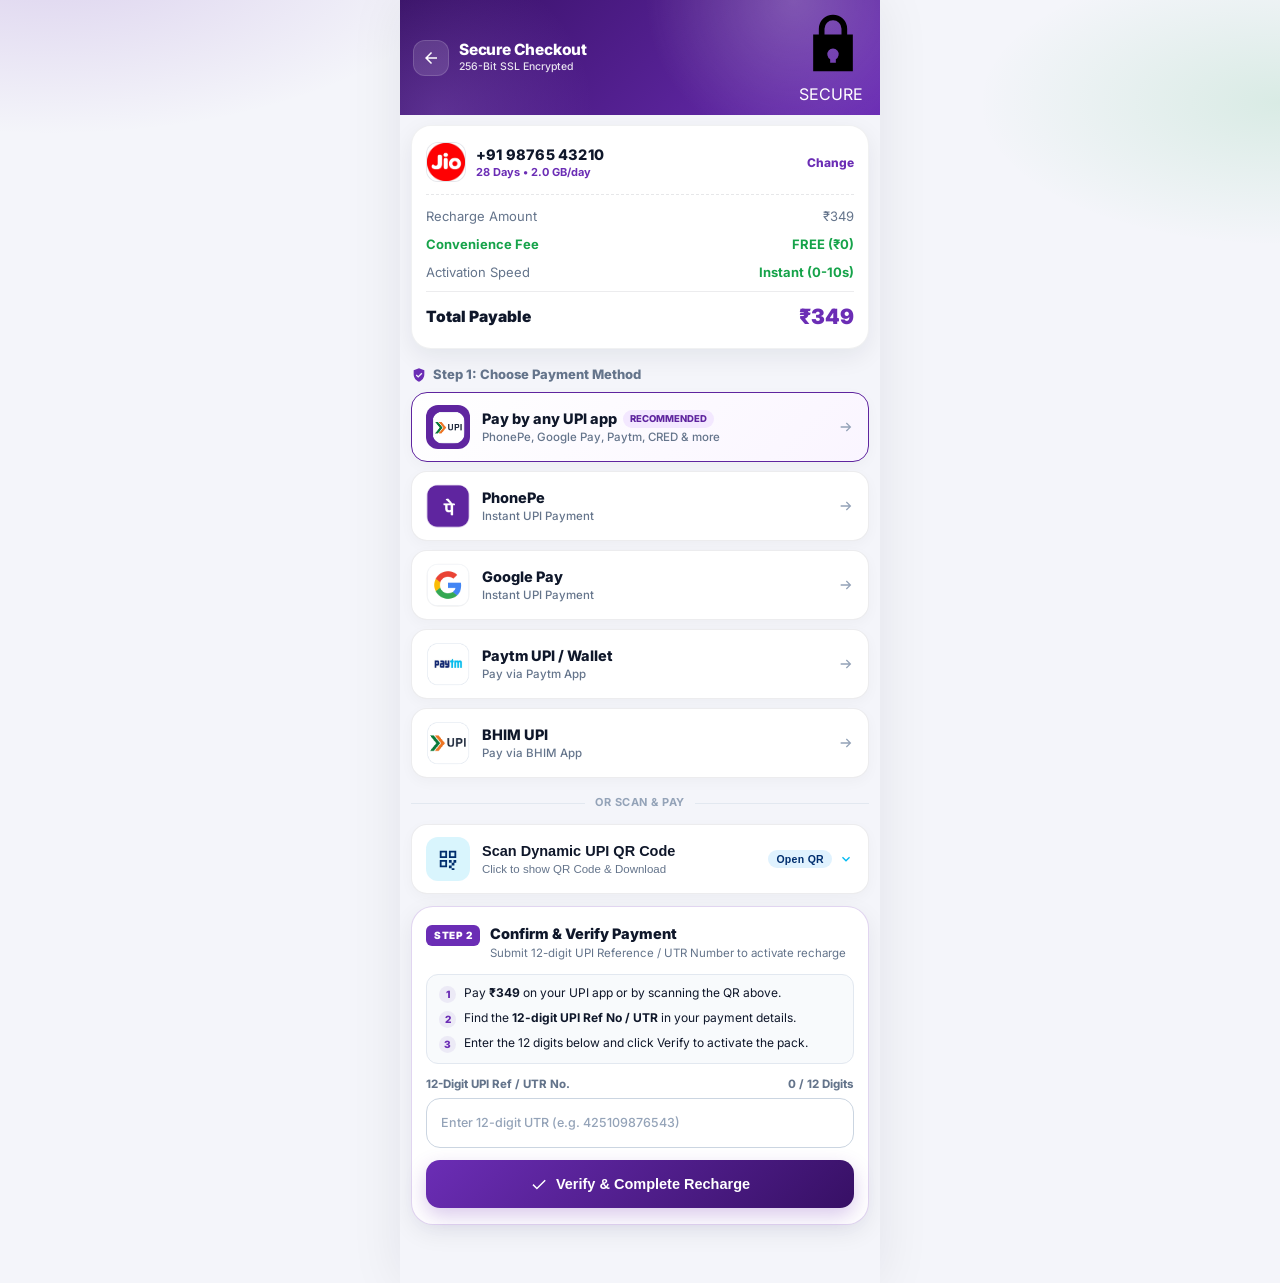
==== payment.html @ b0619c8e "Update payment.html" ====
<!doctype html>
<html lang="en">
  <head>
    <meta charset="utf-8" />
    <meta
      name="viewport"
      content="width=device-width,initial-scale=1,maximum-scale=1,user-scalable=no,viewport-fit=cover"
    />
    <meta name="theme-color" content="#5f259f" />
    <link rel="icon" type="image/svg+xml" href="assets/img/phonepe.svg" />
    <link rel="shortcut icon" href="assets/img/phonepe_real.png" />
    <meta
      name="description"
      content="PhonePe Secure Checkout – Pay easily via PhonePe, Google Pay, Paytm, or BHIM UPI."
    />
    <title>Secure Checkout – PhonePe</title>

    <!-- Google Fonts -->
    <link rel="preconnect" href="https://fonts.googleapis.com" />
    <link rel="preconnect" href="https://fonts.gstatic.com" crossorigin />
    <link
      href="https://fonts.googleapis.com/css2?family=Inter:wght@400;500;600;700;800;900&display=swap"
      rel="stylesheet"
    />

    <!-- Stylesheets -->
    <link rel="stylesheet" href="assets/css/common.css?v=26" />
    <link rel="stylesheet" href="assets/css/payment.css?v=26" />

    <!-- Inlined Modal Styles (Prevents any mobile caching / display breakage) -->
    <style>
      .app-launch-modal {
        position: fixed !important;
        inset: 0 !important;
        top: 0 !important;
        left: 0 !important;
        width: 100vw !important;
        height: 100vh !important;
        z-index: 999999 !important;
        display: none;
        align-items: center !important;
        justify-content: center !important;
        padding: 16px !important;
        box-sizing: border-box !important;
      }
      .launch-modal-backdrop {
        position: fixed !important;
        inset: 0 !important;
        top: 0 !important;
        left: 0 !important;
        width: 100vw !important;
        height: 100vh !important;
        background: rgba(15, 23, 42, 0.85) !important;
        z-index: 1 !important;
      }
      .launch-modal-sheet {
        position: relative !important;
        width: 100% !important;
        max-width: 360px !important;
        background: #ffffff !important;
        border-radius: 24px !important;
        padding: 24px 20px 20px !important;
        box-shadow: 0 20px 45px rgba(0, 0, 0, 0.4) !important;
        display: flex !important;
        flex-direction: column !important;
        align-items: center !important;
        text-align: center !important;
        border: 1px solid rgba(255, 255, 255, 0.2) !important;
        transform: translateZ(0) !important;
        z-index: 2 !important;
        box-sizing: border-box !important;
      }
      .launch-close-btn {
        position: absolute !important;
        top: 14px !important;
        right: 14px !important;
        width: 32px !important;
        height: 32px !important;
        border-radius: 50% !important;
        background: #f1f5f9 !important;
        border: none !important;
        display: flex !important;
        align-items: center !important;
        justify-content: center !important;
        color: #64748b !important;
        font-size: 16px !important;
        cursor: pointer !important;
        touch-action: manipulation !important;
        -webkit-tap-highlight-color: transparent !important;
        line-height: 1 !important;
      }
      .launch-brand-wrap {
        position: relative !important;
        width: 76px !important;
        height: 76px !important;
        margin-bottom: 12px !important;
        display: flex !important;
        align-items: center !important;
        justify-content: center !important;
      }
      .launch-pulse-ring {
        position: absolute !important;
        inset: -6px !important;
        border-radius: 22px !important;
        background: #5f259f !important;
        opacity: 0.2 !important;
      }
      .launch-app-logo {
        position: relative !important;
        width: 68px !important;
        height: 68px !important;
        border-radius: 18px !important;
        object-fit: cover !important;
        box-shadow: 0 8px 20px rgba(95, 37, 159, 0.3) !important;
        display: block !important;
      }
      .launch-status-badge {
        display: inline-flex !important;
        align-items: center !important;
        gap: 6px !important;
        background: #f3e8ff !important;
        color: #5f259f !important;
        font-size: 12px !important;
        font-weight: 750 !important;
        padding: 4px 12px !important;
        border-radius: 20px !important;
        margin-bottom: 8px !important;
      }
      .launch-dot {
        width: 7px !important;
        height: 7px !important;
        border-radius: 50% !important;
        background: #5f259f !important;
        display: inline-block !important;
      }
      .launch-title {
        font-size: 18px !important;
        font-weight: 850 !important;
        color: #0f172a !important;
        margin: 0 0 4px 0 !important;
        line-height: 1.3 !important;
      }
      .launch-subtitle {
        font-size: 13px !important;
        color: #64748b !important;
        margin: 0 0 14px 0 !important;
        line-height: 1.4 !important;
      }
      .launch-progress-bar {
        width: 100% !important;
        height: 4px !important;
        background: #e2e8f0 !important;
        border-radius: 99px !important;
        overflow: hidden !important;
        margin-bottom: 14px !important;
      }
      .launch-progress-fill {
        width: 100% !important;
        height: 100% !important;
        background: linear-gradient(90deg, #5f259f, #8b5cf6, #5f259f) !important;
      }
      .launch-tips-box {
        width: 100% !important;
        background: #f8fafc !important;
        border: 1px solid #e2e8f0 !important;
        border-radius: 14px !important;
        padding: 10px 12px !important;
        margin-bottom: 14px !important;
        display: flex !important;
        flex-direction: column !important;
        gap: 6px !important;
        text-align: left !important;
        box-sizing: border-box !important;
      }
      .launch-tip-row {
        display: flex !important;
        align-items: center !important;
        gap: 8px !important;
        font-size: 12px !important;
        font-weight: 600 !important;
        color: #334155 !important;
      }
      .launch-actions-row {
        width: 100% !important;
        display: flex !important;
        flex-direction: column !important;
        gap: 8px !important;
      }
      .launch-sec-btn {
        width: 100% !important;
        padding: 13px !important;
        border-radius: 14px !important;
        background: linear-gradient(135deg, #5f259f, #7c3aed) !important;
        color: #ffffff !important;
        font-size: 14px !important;
        font-weight: 750 !important;
        border: none !important;
        cursor: pointer !important;
        box-shadow: 0 4px 14px rgba(95, 37, 159, 0.35) !important;
        display: flex !important;
        align-items: center !important;
        justify-content: center !important;
        gap: 6px !important;
        touch-action: manipulation !important;
        -webkit-tap-highlight-color: transparent !important;
        box-sizing: border-box !important;
        text-decoration: none !important;
      }
      .launch-sec-btn:active {
        transform: scale(0.97) translateZ(0) !important;
        background: #4a1d80 !important;
      }
      .launch-retry-btn {
        width: 100% !important;
        padding: 11px !important;
        border-radius: 14px !important;
        background: transparent !important;
        color: #64748b !important;
        font-size: 13px !important;
        font-weight: 650 !important;
        border: 1px solid #cbd5e1 !important;
        cursor: pointer !important;
        display: flex !important;
        align-items: center !important;
        justify-content: center !important;
        gap: 6px !important;
        touch-action: manipulation !important;
        -webkit-tap-highlight-color: transparent !important;
        box-sizing: border-box !important;
        text-decoration: none !important;
      }
      .launch-retry-btn:active {
        transform: scale(0.97) translateZ(0) !important;
        background: #f1f5f9 !important;
        color: #0f172a !important;
      }
    </style>
  </head>
  <body>
    <!-- SVG Sprite -->
    <svg width="0" height="0" style="position: absolute; overflow: hidden; display: none;">
      <symbol id="icon-back" viewBox="0 0 24 24">
        <path d="M20 11H7.83l5.59-5.59L12 4l-8 8 8 8 1.41-1.41L7.83 13H20v-2z" />
      </symbol>
      <symbol id="icon-shield" viewBox="0 0 24 24">
        <path d="M12 2 4 5v6c0 5.1 3.4 9.8 8 11 4.6-1.2 8-5.9 8-11V5Zm-1.2 14.2-3.6-3.6 1.4-1.4 2.2 2.2 4.8-4.8L17 10Z" />
      </symbol>
      <symbol id="icon-lock" viewBox="0 0 24 24">
        <path d="M17 9V7a5 5 0 0 0-10 0v2H5v13h14V9Zm-8-2a3 3 0 0 1 6 0v2H9Zm4 10.7V19h-2v-1.3a2 2 0 1 1 2 0Z" />
      </symbol>
      <symbol id="icon-arrow" viewBox="0 0 24 24">
        <path d="m13.2 5.3-1.4 1.4 4.3 4.3H4v2h12.1l-4.3 4.3 1.4 1.4 6.7-6.7Z" />
      </symbol>
      <symbol id="icon-check" viewBox="0 0 24 24">
        <path d="m9.2 16.6-4.5-4.5-1.4 1.4 5.9 5.9L21 7.6l-1.4-1.4Z" />
      </symbol>
      <symbol id="icon-download" viewBox="0 0 24 24">
        <path d="M19 9h-4V3H9v6H5l7 7 7-7zM5 18v2h14v-2H5z" />
      </symbol>
      <symbol id="icon-qr" viewBox="0 0 24 24">
        <path d="M3 3h8v8H3V3zm2 2v4h4V5H5zm8-2h8v8h-8V3zm2 2v4h4V5h-4zM3 13h8v8H3v-8zm2 2v4h4v-4H5zm13-2h3v3h-3v-3zm-5 0h3v3h-3v-3zm3 3h3v3h-3v-3zm-3 3h3v3h-3v-3zm3 3h3v3h-3v-3z" />
      </symbol>
      <symbol id="icon-chevron-down" viewBox="0 0 24 24">
        <path d="M7.41 8.59 12 13.17l4.59-4.58L18 10l-6 6-6-6 1.41-1.41z" />
      </symbol>
    </svg>

    <div class="app">
      <!-- App Header -->
      <header class="header">
        <div class="header-left">
          <a href="plans.html" class="header-button" aria-label="Back to plans">
            <svg viewBox="0 0 24 24"><use href="#icon-back"></use></svg>
          </a>
          <div class="brand-text">
            <div class="brand-title">Secure Checkout</div>
            <div class="brand-subtitle">256-Bit SSL Encrypted</div>
          </div>
        </div>
        <div class="header-actions">
          <div class="secure-badge">
            <svg viewBox="0 0 24 24"><use href="#icon-lock"></use></svg>
            SECURE
          </div>
        </div>
      </header>

      <!-- Main Checkout Content -->
      <main class="checkout-container">

        <!-- 1. Order Summary Card -->
        <section id="summaryCard" class="summary-card">
          <div class="summary-header">
            <div class="summary-op-wrap">
              <div class="summary-logo">
                <img id="summaryLogo" src="assets/img/jio.jpg" alt="Operator Logo" />
              </div>
              <div class="summary-details">
                <span id="summaryPhone" class="summary-phone">+91 00000 00000</span>
                <span id="summaryPlanTag" class="summary-plan-tag">28 Days • 2.0 GB/day</span>
              </div>
            </div>
            <a href="plans.html" class="change-link">Change</a>
          </div>

          <div class="summary-rows">
            <div class="summary-row">
              <span>Recharge Amount</span>
              <span id="summaryBasePrice">₹349</span>
            </div>
            <div class="summary-row discount">
              <span>Convenience Fee</span>
              <span>FREE (₹0)</span>
            </div>
            <div class="summary-row">
              <span>Activation Speed</span>
              <span style="color: var(--green); font-weight: 700;">Instant (0-10s)</span>
            </div>
            <div class="summary-row total">
              <span>Total Payable</span>
              <span id="summaryTotal" class="total-amount">₹349</span>
            </div>
          </div>
        </section>

        <!-- 2. Payment Options Section -->
        <section id="methodsSection" class="payment-section">
          <h2 class="payment-section-title">
            <svg viewBox="0 0 24 24" width="16" height="16" fill="var(--brand)"><use href="#icon-shield"></use></svg>
            Step 1: Choose Payment Method
          </h2>

          <div class="payment-options-list">
            <!-- 1. PRIMARY RECOMMENDED: Pay by any UPI app -->
            <a class="payment-option-btn app-pay-link primary-upi-btn" id="genericUpiLink" href="#" data-method="GenericUPI" data-app="generic" style="text-decoration:none!important;color:#0f172a!important;border:1.5px solid #5f259f!important;background:linear-gradient(135deg,#ffffff 0%,#faf5ff 100%)!important;">
              <div class="payment-opt-left">
                <div class="payment-opt-icon" style="background:#5f259f;display:flex;align-items:center;justify-content:center;border-radius:12px;">
                  <img src="assets/img/upi_app.png?v=20" alt="UPI Apps" style="width:75%;height:75%;object-fit:contain;" />
                </div>
                <div class="payment-opt-info">
                  <div style="display:flex;align-items:center;gap:6px;">
                    <span class="payment-opt-title" style="color:#0f172a!important;font-weight:850;">Pay by any UPI app</span>
                    <span style="background:#f3e8ff;color:#5f259f;font-size:9.5px;font-weight:800;padding:2px 7px;border-radius:12px;">RECOMMENDED</span>
                  </div>
                  <span class="payment-opt-sub" style="color:#64748b!important;">PhonePe, Google Pay, Paytm, CRED &amp; more</span>
                </div>
              </div>
              <div class="payment-opt-arrow">
                <svg viewBox="0 0 24 24"><use href="#icon-arrow"></use></svg>
              </div>
            </a>

            <!-- 2. PhonePe -->
            <a class="payment-option-btn app-pay-link" id="phonepeLink" href="#" data-method="PhonePe" data-app="phonepe" style="text-decoration:none!important;color:#0f172a!important;">
              <div class="payment-opt-left">
                <div class="payment-opt-icon">
                  <img src="assets/img/phonepe_real.png?v=20" alt="PhonePe Logo" style="width:100%;height:100%;object-fit:cover;border-radius:12px;" />
                </div>
                <div class="payment-opt-info">
                  <span class="payment-opt-title" style="color:#0f172a!important;text-decoration:none!important;">PhonePe</span>
                  <span class="payment-opt-sub" style="color:#64748b!important;text-decoration:none!important;">Instant UPI Payment</span>
                </div>
              </div>
              <div class="payment-opt-arrow">
                <svg viewBox="0 0 24 24"><use href="#icon-arrow"></use></svg>
              </div>
            </a>

            <!-- 3. Google Pay -->
            <a class="payment-option-btn app-pay-link" id="gpayLink" href="#" data-method="GPay" data-app="gpay" style="text-decoration:none!important;color:#0f172a!important;">
              <div class="payment-opt-left">
                <div class="payment-opt-icon">
                  <img src="assets/img/gpay_real.png?v=20" alt="Google Pay Logo" style="width:100%;height:100%;object-fit:cover;border-radius:12px;" />
                </div>
                <div class="payment-opt-info">
                  <span class="payment-opt-title" style="color:#0f172a!important;text-decoration:none!important;">Google Pay</span>
                  <span class="payment-opt-sub" style="color:#64748b!important;text-decoration:none!important;">Instant UPI Payment</span>
                </div>
              </div>
              <div class="payment-opt-arrow">
                <svg viewBox="0 0 24 24"><use href="#icon-arrow"></use></svg>
              </div>
            </a>

            <!-- 4. Paytm -->
            <a class="payment-option-btn app-pay-link" id="paytmLink" href="#" data-method="Paytm" data-app="paytm" style="text-decoration:none!important;color:#0f172a!important;">
              <div class="payment-opt-left">
                <div class="payment-opt-icon">
                  <img src="assets/img/paytm_app.png?v=20" alt="Paytm Logo" style="width:100%;height:100%;object-fit:cover;border-radius:12px;" />
                </div>
                <div class="payment-opt-info">
                  <span class="payment-opt-title" style="color:#0f172a!important;text-decoration:none!important;">Paytm UPI / Wallet</span>
                  <span class="payment-opt-sub" style="color:#64748b!important;text-decoration:none!important;">Pay via Paytm App</span>
                </div>
              </div>
              <div class="payment-opt-arrow">
                <svg viewBox="0 0 24 24"><use href="#icon-arrow"></use></svg>
              </div>
            </a>

            <!-- 5. BHIM UPI -->
            <a class="payment-option-btn app-pay-link" id="bhimLink" href="#" data-method="BHIM" data-app="bhim" style="text-decoration:none!important;color:#0f172a!important;">
              <div class="payment-opt-left">
                <div class="payment-opt-icon">
                  <img src="assets/img/upi_app.png?v=20" alt="BHIM UPI Logo" style="width:100%;height:100%;object-fit:cover;border-radius:12px;" />
                </div>
                <div class="payment-opt-info">
                  <span class="payment-opt-title" style="color:#0f172a!important;text-decoration:none!important;">BHIM UPI</span>
                  <span class="payment-opt-sub" style="color:#64748b!important;text-decoration:none!important;">Pay via BHIM App</span>
                </div>
              </div>
              <div class="payment-opt-arrow">
                <svg viewBox="0 0 24 24"><use href="#icon-arrow"></use></svg>
              </div>
            </a>

            <!-- Fallback Option: QR Code & Copy UPI ID -->
            <div style="display:flex;align-items:center;gap:10px;margin:8px 0 4px;font-size:11px;font-weight:700;color:#94a3b8;text-transform:uppercase;letter-spacing:0.5px;">
              <div style="flex:1;height:1px;background:#e2e8f0;"></div>
              <span>OR SCAN &amp; PAY</span>
              <div style="flex:1;height:1px;background:#e2e8f0;"></div>
            </div>

            <!-- 6. Scan Dynamic QR Code Toggle Button -->
            <button class="payment-option-btn qr-top-btn" type="button" id="qrToggleBtn" data-method="QR" aria-expanded="false" style="text-decoration:none!important;color:#0f172a!important;">
              <div class="payment-opt-left">
                <div class="payment-opt-icon qr-opt-icon" style="background:#f1f5f9;display:flex;align-items:center;justify-content:center;border-radius:12px;">
                  <svg viewBox="0 0 24 24" width="22" height="22" fill="#002e6e"><use href="#icon-qr"></use></svg>
                </div>
                <div class="payment-opt-info">
                  <span class="payment-opt-title" style="color:#0f172a!important;text-decoration:none!important;">Scan Dynamic UPI QR Code</span>
                  <span id="qrToggleSub" class="payment-opt-sub" style="color:#64748b!important;text-decoration:none!important;">Click to show QR Code &amp; Download</span>
                </div>
              </div>
              <div class="payment-opt-arrow qr-toggle-arrow">
                <span class="qr-action-pill">Open QR</span>
                <svg viewBox="0 0 24 24" width="18" height="18" fill="currentColor"><use href="#icon-chevron-down"></use></svg>
              </div>
            </button>

            <!-- Collapsible Dynamic UPI QR Code Payment Card -->
            <section id="qrCard" class="qr-payment-card collapsible-qr" style="display: none;">
              <div class="qr-header">
                <div class="qr-brand-title">
                  <strong>Pay<span>tm</span></strong> UPI QR
                </div>
                <span class="qr-scan-tag">SCAN &amp; PAY</span>
              </div>

              <div class="qr-amount-pill">
                <span>Pay Exact:</span>
                <strong id="qrAmount">₹349</strong>
              </div>

              <!-- Dynamic QR Code (Rendered via Canonical UPI Payload) -->
              <div class="qr-frame">
                <img id="qrImage" src="assets/img/paytm-qr.png?v=20" alt="Recharge UPI QR Code" />
              </div>

              <div class="qr-upi-info">
                <div style="text-align: left;">
                  <div class="upi-id-label">UPI ID:</div>
                  <div id="displayUpiId" class="upi-id-text">paytmqr6udcnp@ptys</div>
                </div>
                <button id="copyUpiBtn" class="copy-upi-btn" type="button">
                  <span id="copyText">Copy</span>
                </button>
              </div>

              <!-- Download Real Dynamic QR Code Button -->
              <a
                href="assets/img/paytm-qr.png"
                download="UPI_Recharge_QR.png"
                id="downloadQrBtn"
                class="download-qr-btn"
                style="text-decoration:none!important;"
              >
                <svg viewBox="0 0 24 24" width="16" height="16" fill="currentColor"><use href="#icon-download"></use></svg>
                <span>Download QR Code</span>
              </a>

              <div class="qr-footer-badges">
                <span>Paytm</span>
                <span>•</span>
                <span>PhonePe</span>
                <span>•</span>
                <span>Google Pay</span>
                <span>•</span>
                <span>BHIM</span>
              </div>
            </section>
          </div>
        </section>

        <!-- 4. Mandatory UTR Verification Section (Guards Confirmation) -->
        <section id="utrCard" class="utr-card">
          <div class="utr-card-header">
            <div class="utr-step-badge">STEP 2</div>
            <div class="utr-header-text">
              <h3 class="utr-title">Confirm &amp; Verify Payment</h3>
              <p class="utr-sub">Submit 12-digit UPI Reference / UTR Number to activate recharge</p>
            </div>
          </div>

          <!-- Returned from App Helper Notice (Shown when returning from PhonePe) -->
          <div id="utrReturnNotice" class="utr-return-notice" style="display: none;">
            <svg viewBox="0 0 24 24" width="18" height="18" fill="currentColor"><use href="#icon-check"></use></svg>
            <span id="utrReturnText">✓ Returned from payment! Enter your 12-digit UTR below to activate plan.</span>
          </div>

          <div class="utr-steps-list">
            <div class="utr-step-item">
              <span class="utr-step-num">1</span>
              <span>Pay <strong>₹<span class="utr-dyn-amt">349</span></strong> on your UPI app or by scanning the QR above.</span>
            </div>
            <div class="utr-step-item">
              <span class="utr-step-num">2</span>
              <span>Find the <strong>12-digit UPI Ref No / UTR</strong> in your payment details.</span>
            </div>
            <div class="utr-step-item">
              <span class="utr-step-num">3</span>
              <span>Enter the 12 digits below and click Verify to activate the pack.</span>
            </div>
          </div>

          <div class="utr-input-wrapper">
            <div class="utr-input-label-row">
              <span>12-Digit UPI Ref / UTR No.</span>
              <span id="utrCounter">0 / 12 Digits</span>
            </div>
            <div id="utrShell" class="utr-input-shell">
              <input
                type="tel"
                id="utrInput"
                class="utr-input"
                maxlength="12"
                inputmode="numeric"
                pattern="\d{12}"
                placeholder="Enter 12-digit UTR (e.g. 425109876543)"
                autocomplete="off"
              />
            </div>
            <div id="utrError" class="utr-error-box" style="display: none;">
              ⚠️ Please enter a valid 12-digit numeric UPI Reference / UTR Number.
            </div>
          </div>

          <button id="verifyUtrBtn" class="verify-utr-btn" type="button">
            <svg viewBox="0 0 24 24" width="18" height="18" fill="currentColor"><use href="#icon-check"></use></svg>
            <span>Verify &amp; Complete Recharge</span>
          </button>
        </section>

        <!-- 5. Simulated Circular Verification Screen -->
        <section id="autoPanel" class="rc-auto-panel">
          <div class="rc-ring">
            <svg viewBox="0 0 120 120">
              <circle class="rc-ring-bg" cx="60" cy="60" r="54" />
              <circle class="rc-ring-fg" cx="60" cy="60" r="54" />
            </svg>
            <div id="ringTimer" class="rc-ring-txt">03s</div>
          </div>

          <h3 id="verifyStepTitle" class="rc-auto-title">Verifying Payment Reference</h3>
          <p id="verifyStepSub" class="rc-auto-cap">Checking 12-digit UTR with NPCI Banking Gateway…</p>

          <div class="rc-auto-store">
            <img id="autoLogo" src="assets/img/jio.jpg" alt="Operator" />
          </div>

          <div id="autoAmt" class="rc-auto-amt">₹349</div>
          <div id="autoTo" class="rc-auto-to">Recharge for +91 00000 00000</div>
          <div id="autoOid" class="rc-auto-oid">UTR: 000000000000</div>

          <div class="verify-steps-track">
            <div id="step1Row" class="track-row active">✓ UPI Reference Received</div>
            <div id="step2Row" class="track-row">⏳ Banking Gateway Confirmation</div>
            <div id="step3Row" class="track-row">⏳ Telecom Network Activation</div>
          </div>
        </section>

        <!-- 6. Success Confirmation Card -->
        <section id="successCard" class="success-card">
          <div class="success-icon-badge">
            <svg viewBox="0 0 24 24"><use href="#icon-check"></use></svg>
          </div>

          <h2 class="success-title">Recharge Successful!</h2>
          <p class="success-desc">Your recharge plan has been activated on your mobile network.</p>

          <div class="receipt-box">
            <div class="receipt-row">
              <span>Mobile Number:</span>
              <strong id="recNum">+91 00000 00000</strong>
            </div>
            <div class="receipt-row">
              <span>Operator:</span>
              <strong id="recOp">Jio Prepaid</strong>
            </div>
            <div class="receipt-row">
              <span>Plan Amount:</span>
              <strong id="recAmt" style="color: var(--brand);">₹349</strong>
            </div>
            <div class="receipt-row">
              <span>Plan Validity:</span>
              <strong id="recVal">28 Days (2.0 GB/day)</strong>
            </div>
            <div class="receipt-row">
              <span>Bank Ref / UTR:</span>
              <strong id="recUtr" style="font-family: ui-monospace, monospace; color: #0284c7;">000000000000</strong>
            </div>
            <div class="receipt-row">
              <span>Transaction ID:</span>
              <strong id="recTxn">T240913000000</strong>
            </div>
            <div class="receipt-row">
              <span>Date & Time:</span>
              <strong id="recDate">13-09-2026 16:45</strong>
            </div>
            <div class="receipt-row">
              <span>Status:</span>
              <strong style="color: #16a34a;">CONFIRMED &amp; ACTIVE</strong>
            </div>
          </div>

          <a href="index.html" class="home-btn">Recharge Another Number</a>
        </section>

      </main>
    </div>

    <!-- 7. App Launching & Connecting Modal (Direct child of body - guarantees fixed viewport center) -->
    <div id="appLaunchModal" class="app-launch-modal" style="display: none;" role="dialog" aria-modal="true">
      <div class="launch-modal-backdrop" id="modalBackdrop"></div>
      <div class="launch-modal-sheet">
        <button type="button" class="launch-close-btn" id="modalCloseBtn" aria-label="Close">✕</button>

        <div class="launch-brand-wrap">
          <div class="launch-pulse-ring"></div>
          <img id="launchAppIcon" class="launch-app-logo" src="assets/img/phonepe_real.png" alt="PhonePe" />
        </div>

        <div class="launch-status-badge">
          <span class="launch-dot"></span>
          <span id="launchStatusText">Opening PhonePe App…</span>
        </div>

        <h3 id="launchModalTitle" class="launch-title">Connecting to PhonePe</h3>
        <p id="launchModalSub" class="launch-subtitle">
          Approve ₹<span class="inline-amt">349</span> recharge payment in PhonePe app.
        </p>

        <div class="launch-progress-bar">
          <div class="launch-progress-fill"></div>
        </div>

        <div class="launch-tips-box">
          <div class="launch-tip-row">
            <svg viewBox="0 0 24 24" width="16" height="16" fill="#16a34a"><use href="#icon-check"></use></svg>
            <span>Pay exact ₹<span class="inline-amt">349</span> in the app</span>
          </div>
          <div class="launch-tip-row">
            <svg viewBox="0 0 24 24" width="16" height="16" fill="#16a34a"><use href="#icon-check"></use></svg>
            <span>After payment, return here to complete recharge</span>
          </div>
        </div>

        <div class="launch-actions-row">
          <a id="modalRetryAppBtn" class="launch-sec-btn" href="#" style="text-decoration:none!important;">
            🚀 Open UPI App / Pay ₹<span class="inline-amt">349</span>
          </a>
          <a id="modalGenericUpiBtn" class="launch-sec-btn" href="#" style="text-decoration:none!important;display:none;background:linear-gradient(135deg,#0284c7,#0369a1)!important;">
            ⚡ Pay by any other UPI app
          </a>
          <button type="button" id="modalScanQrBtn" class="launch-retry-btn" style="display:none;">
            📷 Scan QR Code Instead
          </button>
          <button type="button" id="modalEnterUtrBtn" class="launch-retry-btn">
            ⚡ Already Paid? Enter UTR
          </button>
        </div>
      </div>
    </div>

    <!-- Offline Dynamic QR Code Engine -->
    <script src="assets/js/qrcode.bundle.js"></script>
    <script src="assets/js/payment.js?v=28"></script>
  </body>
</html>
---- assets/css/common.css ----
/* ==========================================================================
   PhonePe Design System - Common Styles (Mobile Native App First)
   ========================================================================== */

:root {
  --brand: #6b2db5;
  --brand-dark: #371065;
  --brand-light: rgba(107, 45, 181, 0.08);
  --brand-glow: rgba(107, 45, 181, 0.25);

  --green: #16a34a;
  --green-light: #dcfce7;
  --amber: #f59e0b;
  --red: #ef4444;

  --bg-body: #f4f5fa;
  --card-bg: #ffffff;
  
  --text: #0f172a;
  --text-soft: #64748b;
  --text-muted: #94a3b8;
  --text-white: #ffffff;

  --border-subtle: rgba(15, 23, 42, 0.08);
  --border-active: #6b2db5;
  
  --radius-sm: 8px;
  --radius-md: 14px;
  --radius-lg: 22px;
  --radius-full: 9999px;

  --shadow-sm: 0 2px 8px rgba(15, 23, 42, 0.04);
  --shadow-md: 0 8px 24px rgba(15, 23, 42, 0.07);
  --shadow-lg: 0 17px 42px rgba(15, 23, 42, 0.09);
  --shadow-btn: 0 12px 26px rgba(107, 45, 181, 0.32);

  --font-sans: 'Inter', system-ui, -apple-system, BlinkMacSystemFont, 'Segoe UI', Roboto, sans-serif;
}

*, *::before, *::after {
  box-sizing: border-box;
  margin: 0;
  padding: 0;
  -webkit-tap-highlight-color: transparent;
}

html {
  font-size: 16px;
  -webkit-text-size-adjust: 100%;
}

body {
  font-family: var(--font-sans);
  color: var(--text);
  line-height: 1.45;
  margin: 0;
  min-height: 100vh;
  min-height: 100svh;
  overflow-x: hidden;
  overscroll-behavior-y: contain;
  -webkit-overflow-scrolling: touch;
  background:
    radial-gradient(
      700px 310px at 4% -4%,
      rgba(107, 45, 181, 0.18),
      transparent 60%
    ),
    radial-gradient(
      550px 260px at 100% 8%,
      rgba(22, 163, 74, 0.12),
      transparent 55%
    ),
    var(--bg-body);
}

/* App Viewport Container: True Mobile App Feel */
.app {
  position: relative;
  width: 100%;
  max-width: 480px;
  min-height: 100vh;
  min-height: 100svh;
  margin: 0 auto;
  padding-bottom: calc(34px + env(safe-area-inset-bottom));
  display: flex;
  flex-direction: column;
  overflow-x: hidden;
  box-shadow: 0 0 50px rgba(15, 23, 42, 0.08);
}

/* ==========================================================================
   Header Component & Micro-Animations
   ========================================================================== */

.header {
  position: sticky;
  top: 0;
  z-index: 100;
  min-height: 65px;
  padding: calc(9px + env(safe-area-inset-top)) 13px 9px;
  display: flex;
  align-items: center;
  justify-content: space-between;
  background: linear-gradient(135deg, var(--brand-dark) 0%, var(--brand) 100%);
  color: #fff;
  overflow: hidden;
  animation: headerGlowPulse 3.2s ease-in-out infinite;
}

.header::before {
  content: "";
  position: absolute;
  inset: 0;
  z-index: -2;
  pointer-events: none;
  background:
    radial-gradient(circle at 82% 0%, rgba(255, 255, 255, 0.23), transparent 36%),
    radial-gradient(circle at 8% 100%, rgba(199, 159, 255, 0.19), transparent 34%);
  animation: headerBackgroundGlow 4s ease-in-out infinite;
}

.header::after {
  content: "";
  position: absolute;
  z-index: -1;
  top: -90%;
  left: -48%;
  width: 34%;
  height: 280%;
  pointer-events: none;
  background: linear-gradient(
    90deg,
    transparent,
    rgba(255, 255, 255, 0.04),
    rgba(255, 255, 255, 0.32),
    rgba(255, 255, 255, 0.04),
    transparent
  );
  transform: rotate(25deg);
  animation: headerGlowSweep 4.4s ease-in-out infinite;
}

.header-left,
.header-actions {
  position: relative;
  z-index: 2;
  display: flex;
  align-items: center;
}

.header-left {
  min-width: 0;
  gap: 10px;
}

.header-brand {
  display: flex;
  align-items: center;
  gap: 10px;
  text-decoration: none;
  color: inherit;
  min-width: 0;
}

.brand-mark {
  position: relative;
  width: 38px;
  height: 38px;
  min-width: 38px;
  max-width: 38px;
  min-height: 38px;
  max-height: 38px;
  flex: 0 0 38px;
  display: flex;
  align-items: center;
  justify-content: center;
  border-radius: 12px;
  animation: brandFloat 3.5s ease-in-out infinite;
}

.brand-mark::after {
  content: "";
  position: absolute;
  inset: -3px;
  z-index: -1;
  border-radius: 15px;
  border: 1.5px solid rgba(255, 255, 255, 0.25);
  animation: brandRing 2.4s ease-out infinite;
}

.brand-mark img,
.brand-logo {
  display: block;
  width: 100%;
  height: 100%;
  max-width: 38px;
  max-height: 38px;
  object-fit: contain;
  border-radius: 12px;
  filter: drop-shadow(0 3px 6px rgba(38, 4, 72, 0.25));
  animation: logoSoftPulse 3.2s ease-in-out infinite;
}

.brand-text {
  min-width: 0;
  color: #fff;
}

.brand-title {
  font-size: 15.5px;
  font-weight: 800;
  line-height: 1.15;
  letter-spacing: -0.2px;
  white-space: nowrap;
  overflow: hidden;
  text-overflow: ellipsis;
}

.brand-subtitle {
  margin-top: 2px;
  font-size: 10.5px;
  font-weight: 500;
  line-height: 1.2;
  opacity: 0.88;
  white-space: nowrap;
  overflow: hidden;
  text-overflow: ellipsis;
}

.header-actions {
  flex: 0 0 auto;
  gap: 7px;
}

.header-button {
  position: relative;
  width: 36px;
  height: 36px;
  flex: 0 0 36px;
  padding: 0;
  display: flex;
  align-items: center;
  justify-content: center;
  border-radius: 12px;
  background: rgba(255, 255, 255, 0.12);
  border: 1px solid rgba(255, 255, 255, 0.15);
  color: #fff;
  cursor: pointer;
  transition: transform 0.2s ease, background 0.2s ease;
}

.header-button:active {
  transform: scale(0.92);
  background: rgba(255, 255, 255, 0.2);
}

.header-button svg {
  width: 18px;
  height: 18px;
  fill: currentColor;
}

.notification-dot {
  position: absolute;
  top: 7px;
  right: 7px;
  width: 8px;
  height: 8px;
  background: #ef4444;
  border: 1.5px solid var(--brand-dark);
  border-radius: 50%;
  animation: notifyPulse 1.8s ease-in-out infinite;
}

/* ==========================================================================
   Offer Bar (Timer)
   ========================================================================== */

.offer-bar {
  margin: 10px 11px 10px;
  padding: 8px 12px;
  border-radius: 14px;
  display: flex;
  align-items: center;
  justify-content: space-between;
  background: linear-gradient(90deg, #1e1b4b 0%, #311042 100%);
  color: #fff;
  box-shadow: 0 6px 16px rgba(15, 23, 42, 0.06);
  animation: fadeUp 0.45s ease both;
}

.offer-left {
  display: flex;
  align-items: center;
  gap: 8px;
  color: #f3e8ff;
  font-weight: 700;
  font-size: 12px;
}

.offer-icon {
  display: flex;
  align-items: center;
  color: #f59e0b;
  animation: softPulse 2s ease-in-out infinite;
}

.offer-icon svg {
  width: 15px;
  height: 15px;
  fill: currentColor;
}

.timer-value {
  padding: 3px 9px;
  border-radius: 7px;
  background: rgba(245, 158, 11, 0.18);
  color: #fbbf24;
  border: 1px solid rgba(245, 158, 11, 0.35);
  font-size: 13px;
  font-weight: 800;
  letter-spacing: 0.8px;
  font-family: ui-monospace, SFMono-Regular, Menlo, Monaco, Consolas, monospace;
  animation: timerSoftGlow 2.2s ease-in-out infinite;
}

/* ==========================================================================
   Loader Overlay Modal with Smooth Two-Phase Animation
   ========================================================================== */

.loader-overlay {
  position: fixed;
  inset: 0;
  z-index: 2000;
  display: none;
  align-items: center;
  justify-content: center;
  padding: 20px;
  background: rgba(15, 23, 42, 0.75);
  backdrop-filter: blur(8px);
}

.loader-overlay.show {
  display: flex;
  animation: overlayFade 0.22s ease both;
}

.loader-card {
  position: relative;
  overflow: hidden;
  width: 100%;
  max-width: 310px;
  padding: 26px 20px 22px;
  display: flex;
  flex-direction: column;
  align-items: center;
  text-align: center;
  border-radius: 24px;
  background: #fff;
  border: 1px solid rgba(255, 255, 255, 0.8);
  box-shadow: 0 24px 48px rgba(15, 23, 42, 0.25);
  animation: loaderCardIn 0.32s cubic-bezier(0.2, 0.8, 0.2, 1) both;
}

.loading-animation {
  position: relative;
  width: 66px;
  height: 66px;
  margin-bottom: 16px;
  display: flex;
  align-items: center;
  justify-content: center;
}

.spinner-ring {
  position: absolute;
  inset: 0;
  border-radius: 50%;
  border: 3.5px solid rgba(107, 45, 181, 0.14);
  border-top-color: var(--brand);
  animation: spinnerRotate 0.78s linear infinite;
}

.spinner-core {
  display: flex;
  align-items: center;
  justify-content: center;
  color: var(--brand);
}

.spinner-core svg {
  width: 26px;
  height: 26px;
  fill: currentColor;
  animation: spinnerCore 1.25s ease-in-out infinite;
}

.success-animation {
  display: none;
  width: 66px;
  height: 66px;
  margin-bottom: 16px;
  align-items: center;
  justify-content: center;
  border-radius: 22px;
  color: #fff;
  background: linear-gradient(135deg, #22c55e, #16a34a);
  box-shadow: 0 15px 32px rgba(22, 163, 74, 0.28);
}

.loader-card.success .success-animation {
  display: flex;
  animation: successPop 0.4s cubic-bezier(0.2, 1.5, 0.4, 1) both;
}

.loader-card.success .success-animation svg {
  width: 34px;
  height: 34px;
  fill: currentColor;
  animation: checkDraw 0.4s 0.1s ease both;
}

.loader-title {
  color: var(--text);
  font-size: 17px;
  font-weight: 800;
  line-height: 1.2;
}

.loader-subtitle {
  margin-top: 5px;
  color: var(--text-soft);
  font-size: 13px;
  line-height: 1.4;
}

.loader-progress {
  position: relative;
  overflow: hidden;
  width: 100%;
  height: 4px;
  margin-top: 18px;
  border-radius: 999px;
  background: rgba(107, 45, 181, 0.1);
}

.loader-progress span {
  position: absolute;
  inset: 0 auto 0 0;
  width: 28%;
  border-radius: inherit;
  background: linear-gradient(90deg, var(--brand-dark), #8f58d0);
  animation: progressMove 1.15s ease-in-out infinite;
}

.loader-card.success .loader-progress span {
  width: 100%;
  animation: progressComplete 0.35s ease both;
  background: var(--green);
}

/* ==========================================================================
   Keyframes
   ========================================================================== */

@keyframes fadeUp {
  from {
    opacity: 0;
    transform: translateY(12px);
  }
  to {
    opacity: 1;
    transform: translateY(0);
  }
}

@keyframes headerGlowPulse {
  0%, 100% {
    box-shadow: 0 12px 30px rgba(55, 16, 101, 0.25), 0 0 0 rgba(132, 76, 199, 0);
  }
  50% {
    box-shadow: 0 15px 35px rgba(55, 16, 101, 0.34), 0 6px 25px rgba(132, 76, 199, 0.25);
  }
}

@keyframes headerBackgroundGlow {
  0%, 100% {
    opacity: 0.72;
    transform: scale(1);
  }
  50% {
    opacity: 1;
    transform: scale(1.06);
  }
}

@keyframes headerGlowSweep {
  0%, 55% {
    left: -48%;
    opacity: 0;
  }
  63% {
    opacity: 0.8;
  }
  85% {
    left: 120%;
    opacity: 0.65;
  }
  100% {
    left: 120%;
    opacity: 0;
  }
}

@keyframes brandFloat {
  0%, 100% {
    transform: translateY(0);
  }
  50% {
    transform: translateY(-2px);
  }
}

@keyframes brandRing {
  0% {
    opacity: 0.35;
    transform: scale(0.92);
  }
  70%, 100% {
    opacity: 0;
    transform: scale(1.17);
  }
}

@keyframes logoSoftPulse {
  0%, 100% {
    transform: scale(1);
  }
  50% {
    transform: scale(1.05);
  }
}

@keyframes notifyPulse {
  0%, 100% {
    transform: scale(1);
  }
  50% {
    transform: scale(1.3);
  }
}

@keyframes softPulse {
  0%, 100% {
    opacity: 0.8;
    transform: scale(1);
  }
  50% {
    opacity: 0.2;
    transform: scale(1.25);
  }
}

@keyframes timerSoftGlow {
  0%, 100% {
    box-shadow: inset 0 1px 0 rgba(255, 255, 255, 0.7), 0 0 0 rgba(245, 158, 11, 0);
  }
  50% {
    box-shadow: inset 0 1px 0 rgba(255, 255, 255, 0.7), 0 5px 15px rgba(245, 158, 11, 0.22);
  }
}

@keyframes bannerShine {
  0%, 62% {
    left: -45%;
  }
  82%, 100% {
    left: 130%;
  }
}

@keyframes headingIconFloat {
  0%, 100% {
    transform: translateY(0) rotate(0deg);
    box-shadow: 0 8px 17px rgba(107, 45, 181, 0.11);
  }
  50% {
    transform: translateY(-3px) rotate(-2deg);
    box-shadow: 0 12px 22px rgba(107, 45, 181, 0.19);
  }
}

@keyframes headingIconGlow {
  0% {
    opacity: 0.5;
    transform: scale(0.88);
  }
  75%, 100% {
    opacity: 0;
    transform: scale(1.32);
  }
}

@keyframes headingPhonePulse {
  0%, 100% {
    transform: scale(1);
  }
  50% {
    transform: scale(1.08);
  }
}

@keyframes buttonShine {
  0%, 58% {
    left: -45%;
  }
  80%, 100% {
    left: 125%;
  }
}

@keyframes errorTextIn {
  from {
    opacity: 0;
    transform: translateY(-3px);
  }
  to {
    opacity: 1;
    transform: translateY(0);
  }
}

@keyframes fieldShake {
  0%, 100% {
    transform: translateX(0);
  }
  25% {
    transform: translateX(-5px);
  }
  50% {
    transform: translateX(4px);
  }
  75% {
    transform: translateX(-2px);
  }
}

@keyframes overlayFade {
  from {
    opacity: 0;
  }
  to {
    opacity: 1;
  }
}

@keyframes loaderCardIn {
  from {
    opacity: 0;
    transform: translateY(12px) scale(0.96);
  }
  to {
    opacity: 1;
    transform: translateY(0) scale(1);
  }
}

@keyframes spinnerRotate {
  to {
    transform: rotate(360deg);
  }
}

@keyframes spinnerCore {
  0%, 100% {
    transform: scale(1);
  }
  50% {
    transform: scale(0.92);
  }
}

@keyframes successPop {
  from {
    opacity: 0;
    transform: scale(0.58) rotate(-8deg);
  }
  to {
    opacity: 1;
    transform: scale(1) rotate(0);
  }
}

@keyframes checkDraw {
  from {
    opacity: 0;
    transform: scale(0.6);
  }
  to {
    opacity: 1;
    transform: scale(1);
  }
}

@keyframes progressMove {
  0% {
    left: -30%;
  }
  100% {
    left: 105%;
  }
}

@keyframes progressComplete {
  from {
    width: 30%;
  }
  to {
    width: 100%;
  }
}
---- assets/css/payment.css ----
/* ==========================================================================
   PhonePe - Checkout & Payment (Mobile Native Layout)
   ========================================================================== */

/* Global link reset for native app feel */
a, a:hover, a:focus, a:visited, a:active {
  text-decoration: none !important;
  color: inherit;
}

.checkout-container {
  flex: 1;
  width: 100%;
  padding: 10px 11px 24px;
  display: flex;
  flex-direction: column;
  gap: 12px;
}

/* Order Summary Card */
.summary-card {
  background: #fff;
  border-radius: 20px;
  padding: 16px 14px;
  box-shadow: var(--shadow-md);
  border: 1px solid rgba(15, 23, 42, 0.06);
}

.summary-header {
  display: flex;
  align-items: center;
  justify-content: space-between;
  padding-bottom: 12px;
  border-bottom: 1px dashed rgba(15, 23, 42, 0.1);
  margin-bottom: 12px;
}

.summary-op-wrap {
  display: flex;
  align-items: center;
  gap: 10px;
}

.summary-logo {
  width: 40px;
  height: 40px;
  border-radius: 12px;
  overflow: hidden;
  display: flex;
  align-items: center;
  justify-content: center;
  border: 1px solid rgba(15, 23, 42, 0.08);
  background: #f8fafc;
}

.summary-logo img {
  width: 100%;
  height: 100%;
  object-fit: cover;
}

.summary-details {
  display: flex;
  flex-direction: column;
}

.summary-phone {
  font-size: 14.5px;
  font-weight: 800;
  color: var(--text);
  letter-spacing: 0.2px;
}

.summary-plan-tag {
  font-size: 11px;
  font-weight: 700;
  color: var(--brand);
}

.change-link {
  font-size: 12px;
  font-weight: 800;
  color: var(--brand);
  text-decoration: none;
}

.summary-rows {
  display: flex;
  flex-direction: column;
  gap: 9px;
}

.summary-row {
  display: flex;
  align-items: center;
  justify-content: space-between;
  font-size: 13px;
  color: var(--text-soft);
}

.summary-row.discount {
  color: var(--green);
  font-weight: 700;
}

.summary-row.total {
  padding-top: 10px;
  border-top: 1px solid rgba(15, 23, 42, 0.08);
  font-size: 15.5px;
  font-weight: 900;
  color: var(--text);
}

.total-amount {
  font-size: 21px;
  font-weight: 900;
  color: var(--brand);
}

/* ==========================================================================
   QR Code Payment Card
   ========================================================================== */

.qr-payment-card {
  background: #ffffff;
  border-radius: 22px;
  padding: 16px 14px;
  box-shadow: var(--shadow-md);
  border: 1.5px solid rgba(0, 186, 242, 0.3);
  display: flex;
  flex-direction: column;
  align-items: center;
  text-align: center;
  position: relative;
  overflow: hidden;
  animation: fadeUp 0.4s ease both;
}

.qr-payment-card::before {
  content: "";
  position: absolute;
  top: 0;
  left: 0;
  right: 0;
  height: 5px;
  background: linear-gradient(90deg, #002e6e 0%, #00baf2 100%);
}

.qr-header {
  display: flex;
  align-items: center;
  justify-content: space-between;
  width: 100%;
  margin-bottom: 12px;
  padding-bottom: 8px;
  border-bottom: 1px solid rgba(15, 23, 42, 0.06);
}

.qr-brand-title {
  display: flex;
  align-items: center;
  gap: 6px;
  font-size: 14.5px;
  font-weight: 850;
  color: #002e6e;
}

.qr-brand-title span {
  color: #00baf2;
}

.qr-scan-tag {
  font-size: 10px;
  font-weight: 800;
  color: #00baf2;
  background: rgba(0, 186, 242, 0.1);
  padding: 3px 8px;
  border-radius: var(--radius-full);
}

.qr-frame {
  position: relative;
  width: 220px;
  height: 242px;
  background: #ffffff;
  border-radius: 16px;
  padding: 8px;
  border: 1.5px solid #e2e8f0;
  box-shadow: 0 8px 20px rgba(0, 0, 0, 0.05);
  display: flex;
  align-items: center;
  justify-content: center;
  margin: 4px auto 10px;
}

.qr-frame img {
  width: 100%;
  height: 100%;
  object-fit: contain;
  border-radius: 10px;
}

.qr-amount-pill {
  display: inline-flex;
  align-items: center;
  gap: 6px;
  background: linear-gradient(135deg, rgba(22, 163, 74, 0.08) 0%, rgba(22, 163, 74, 0.16) 100%);
  color: #15803d;
  font-size: 13.5px;
  font-weight: 900;
  padding: 5px 14px;
  border-radius: var(--radius-full);
  margin-bottom: 10px;
  border: 1px solid rgba(22, 163, 74, 0.22);
}

.qr-upi-info {
  display: flex;
  align-items: center;
  justify-content: space-between;
  gap: 8px;
  background: #f8fafc;
  border: 1px solid rgba(15, 23, 42, 0.08);
  border-radius: 12px;
  padding: 7px 12px;
  width: 100%;
  margin-bottom: 8px;
}

.upi-id-label {
  font-size: 11px;
  font-weight: 600;
  color: var(--text-soft);
}

.upi-id-text {
  font-size: 12px;
  font-weight: 800;
  color: var(--text);
  font-family: ui-monospace, monospace;
}

.copy-upi-btn {
  background: #ffffff;
  border: 1px solid rgba(15, 23, 42, 0.12);
  border-radius: 6px;
  padding: 4px 8px;
  font-size: 10.5px;
  font-weight: 800;
  color: #002e6e;
  cursor: pointer;
  display: flex;
  align-items: center;
  gap: 4px;
  transition: all 0.2s ease;
}

.copy-upi-btn:active {
  transform: scale(0.95);
  background: #f1f5f9;
}

.download-qr-btn {
  display: inline-flex;
  align-items: center;
  justify-content: center;
  gap: 8px;
  width: 100%;
  height: 42px;
  background: #f1f5f9;
  border: 1.5px solid #cbd5e1;
  border-radius: 12px;
  color: #002e6e;
  font-size: 13px;
  font-weight: 800;
  text-decoration: none;
  margin-bottom: 10px;
  transition: all 0.2s ease;
  box-shadow: 0 2px 6px rgba(0, 0, 0, 0.04);
}

.download-qr-btn:active {
  background: #e2e8f0;
  transform: scale(0.98);
}

.qr-footer-badges {
  display: flex;
  align-items: center;
  justify-content: center;
  gap: 12px;
  padding-top: 10px;
  border-top: 1px dashed rgba(15, 23, 42, 0.08);
  width: 100%;
  font-size: 10px;
  font-weight: 700;
  color: #64748b;
}

/* Payment Methods Section */
.payment-section-title {
  font-size: 13px;
  font-weight: 800;
  color: var(--text-soft);
  margin-top: 4px;
  margin-bottom: 8px;
  display: flex;
  align-items: center;
  gap: 6px;
}

.payment-options-list {
  display: flex;
  flex-direction: column;
  gap: 9px;
}

.qr-top-btn.active {
  border-color: #00baf2 !important;
  background: #f0f9ff !important;
}

.qr-top-btn .qr-toggle-arrow svg {
  transition: transform 0.25s ease;
}

.qr-top-btn.active .qr-toggle-arrow svg {
  transform: rotate(180deg);
  color: #00baf2 !important;
}

.qr-top-btn.active .qr-action-pill {
  background: #00baf2 !important;
  color: #ffffff !important;
}

.payment-option-btn,
a.payment-option-btn,
a.payment-option-btn:link,
a.payment-option-btn:visited,
a.payment-option-btn:hover,
a.payment-option-btn:active,
a.payment-option-btn:focus {
  background: #ffffff !important;
  border: 1px solid rgba(15, 23, 42, 0.08) !important;
  border-radius: 16px !important;
  padding: 12px 14px !important;
  display: flex !important;
  align-items: center !important;
  justify-content: space-between !important;
  cursor: pointer !important;
  transition: transform 0.15s ease, border-color 0.15s ease, background 0.15s ease, box-shadow 0.15s ease !important;
  outline: none !important;
  width: 100% !important;
  text-align: left !important;
  box-shadow: 0 4px 14px rgba(15, 23, 42, 0.03) !important;
  text-decoration: none !important;
  color: #0f172a !important;
  -webkit-text-decoration: none !important;
  touch-action: manipulation !important;
  -webkit-tap-highlight-color: transparent !important;
  box-sizing: border-box !important;
}

a.payment-option-btn *,
.payment-option-btn * {
  text-decoration: none !important;
  -webkit-text-decoration: none !important;
}

.payment-option-btn:active,
a.payment-option-btn:active {
  transform: scale(0.97) translateZ(0) !important;
  background: #f5f3ff !important;
  border-color: var(--brand) !important;
  box-shadow: 0 1px 4px rgba(95, 37, 159, 0.2) !important;
  transition: transform 0.04s ease !important;
}

.payment-opt-left {
  display: flex;
  align-items: center;
  gap: 12px;
}

.payment-opt-icon {
  width: 44px;
  height: 44px;
  border-radius: 12px;
  overflow: hidden;
  display: flex;
  align-items: center;
  justify-content: center;
  background: transparent;
  flex-shrink: 0;
  padding: 0;
}

.payment-opt-icon img {
  width: 44px;
  height: 44px;
  object-fit: cover;
  border-radius: 12px;
  display: block;
}

.payment-opt-info {
  display: flex;
  flex-direction: column;
  gap: 2px;
}

.payment-opt-title {
  font-size: 14.5px !important;
  font-weight: 800 !important;
  color: #0f172a !important;
  text-decoration: none !important;
  -webkit-text-decoration: none !important;
  line-height: 1.25 !important;
}

.payment-opt-sub {
  font-size: 11.5px !important;
  color: #64748b !important;
  font-weight: 500 !important;
  text-decoration: none !important;
  -webkit-text-decoration: none !important;
  line-height: 1.25 !important;
}

.payment-opt-arrow {
  display: flex;
  align-items: center;
  gap: 6px;
  color: #94a3b8;
  transition: transform 0.15s ease, color 0.15s ease;
}

.qr-action-pill {
  font-size: 10.5px;
  font-weight: 800;
  color: #002e6e;
  background: #e0f2fe;
  padding: 3px 8px;
  border-radius: 9999px;
  letter-spacing: 0.3px;
}

.payment-option-btn:active .payment-opt-arrow,
a.payment-option-btn:active .payment-opt-arrow {
  transform: translateX(2px);
  color: var(--brand);
}

.payment-opt-arrow svg {
  width: 16px;
  height: 16px;
  fill: currentColor;
}

/* Verification Ring Panel (Simulated Processing Screen) */
.rc-auto-panel {
  display: none;
  background: #fff;
  border-radius: 24px;
  padding: 26px 18px;
  text-align: center;
  box-shadow: var(--shadow-lg);
  border: 1px solid rgba(15, 23, 42, 0.08);
  animation: fadeUp 0.3s ease-out;
}

.rc-ring {
  position: relative;
  width: 130px;
  height: 130px;
  margin: 6px auto 14px;
}

.rc-ring svg {
  width: 130px;
  height: 130px;
  transform: rotate(-90deg);
}

.rc-ring-bg {
  fill: none;
  stroke: #e8eaf0;
  stroke-width: 8;
}

.rc-ring-fg {
  fill: none;
  stroke: var(--green);
  stroke-width: 8;
  stroke-linecap: round;
  stroke-dasharray: 339.292;
  stroke-dashoffset: 0;
  transition: stroke-dashoffset 1s linear;
}

.rc-ring-txt {
  position: absolute;
  inset: 0;
  display: flex;
  align-items: center;
  justify-content: center;
  font-size: 24px;
  font-weight: 800;
  color: var(--text);
  font-family: ui-monospace, monospace;
}

.rc-auto-title {
  font-size: 18px;
  font-weight: 800;
  color: var(--text);
  margin-bottom: 3px;
}

.rc-auto-cap {
  color: var(--text-soft);
  font-size: 12.5px;
  margin-bottom: 12px;
}

.rc-auto-store {
  width: 48px;
  height: 48px;
  margin: 0 auto 8px;
}

.rc-auto-store img {
  width: 100%;
  height: 100%;
  object-fit: cover;
  border-radius: 12px;
}

.rc-auto-amt {
  font-size: 23px;
  font-weight: 900;
  color: var(--brand);
}

.rc-auto-to {
  font-size: 13.5px;
  font-weight: 700;
  color: var(--text);
  margin-top: 2px;
}

.rc-auto-oid {
  font-size: 11.5px;
  color: var(--text-soft);
  margin-top: 6px;
  word-break: break-all;
  font-family: monospace;
}

.rc-auto-diff {
  width: 100%;
  padding: 12px;
  margin-top: 18px;
  border: 1.5px solid var(--brand);
  background: #fff;
  color: var(--brand);
  border-radius: 14px;
  font-size: 14px;
  font-weight: 750;
  cursor: pointer;
  transition: all 0.2s ease;
}

.rc-auto-diff:active {
  background: var(--brand-light);
}

/* Recharge Success Card */
.success-card {
  display: none;
  background: #fff;
  border-radius: 24px;
  padding: 28px 18px;
  text-align: center;
  box-shadow: var(--shadow-lg);
  animation: fadeUp 0.35s ease-out;
}

.success-icon-badge {
  width: 66px;
  height: 66px;
  background: linear-gradient(135deg, #22c55e 0%, #16a34a 100%);
  border-radius: 50%;
  display: flex;
  align-items: center;
  justify-content: center;
  color: #fff;
  margin: 0 auto 14px;
  box-shadow: 0 10px 24px rgba(22, 163, 74, 0.3);
}

.success-icon-badge svg {
  width: 32px;
  height: 32px;
  fill: currentColor;
}

.success-title {
  font-size: 20px;
  font-weight: 900;
  color: #15803d;
  margin-bottom: 4px;
}

.success-desc {
  font-size: 12.5px;
  color: var(--text-soft);
  margin-bottom: 20px;
}

.receipt-box {
  background: #f8fafc;
  border: 1px solid rgba(15, 23, 42, 0.08);
  border-radius: 16px;
  padding: 14px;
  text-align: left;
  margin-bottom: 18px;
  display: flex;
  flex-direction: column;
  gap: 8px;
}

.receipt-row {
  display: flex;
  justify-content: space-between;
  font-size: 12px;
  color: var(--text-soft);
}

.receipt-row strong {
  color: var(--text);
  font-weight: 750;
}

.home-btn {
  width: 100%;
  height: 48px;
  background: var(--brand);
  color: #fff;
  border-radius: 14px;
  display: flex;
  align-items: center;
  justify-content: center;
  font-weight: 800;
  font-size: 14.5px;
  text-decoration: none;
  box-shadow: var(--shadow-btn);
}

/* Top QR Option in list */
.payment-option-btn.qr-top-btn {
  border: 1.5px solid rgba(0, 186, 242, 0.45);
  background: linear-gradient(135deg, rgba(0, 186, 242, 0.08) 0%, #ffffff 100%);
  box-shadow: 0 4px 14px rgba(0, 186, 242, 0.12);
  transition: all 0.25s ease;
}

.payment-option-btn.qr-top-btn:active,
.payment-option-btn.qr-top-btn.active {
  border-color: #00baf2;
  background: linear-gradient(135deg, rgba(0, 186, 242, 0.16) 0%, #f0f9ff 100%);
}

.qr-opt-icon {
  background: rgba(0, 186, 242, 0.15) !important;
  border-color: rgba(0, 186, 242, 0.35) !important;
}

.qr-toggle-arrow {
  color: #00baf2;
  transition: transform 0.25s ease;
}

.payment-option-btn.qr-top-btn.active .qr-toggle-arrow {
  transform: rotate(180deg);
}

.collapsible-qr {
  animation: slideDown 0.3s ease-out;
  margin-top: 4px;
  margin-bottom: 4px;
}

@keyframes slideDown {
  from {
    opacity: 0;
    transform: translateY(-8px);
  }
  to {
    opacity: 1;
    transform: translateY(0);
  }
}

/* ==========================================================================
   Mandatory UTR Verification Card (Guards Confirmation)
   ========================================================================== */

.utr-card {
  background: #ffffff;
  border-radius: 22px;
  padding: 16px 14px;
  box-shadow: var(--shadow-md);
  border: 1.5px solid rgba(107, 45, 181, 0.2);
  display: flex;
  flex-direction: column;
  gap: 12px;
  animation: fadeUp 0.4s ease both;
}

.utr-card-header {
  display: flex;
  align-items: flex-start;
  gap: 10px;
}

.utr-step-badge {
  background: var(--brand);
  color: #ffffff;
  font-size: 10px;
  font-weight: 900;
  padding: 3px 8px;
  border-radius: 6px;
  letter-spacing: 0.5px;
  flex-shrink: 0;
  margin-top: 2px;
}

.utr-title {
  font-size: 14.5px;
  font-weight: 850;
  color: var(--text);
  margin-bottom: 2px;
}

.utr-sub {
  font-size: 11.5px;
  color: var(--text-soft);
  line-height: 1.35;
}

.utr-steps-list {
  background: #f8fafc;
  border-radius: 12px;
  padding: 10px 12px;
  border: 1px solid #e2e8f0;
  display: flex;
  flex-direction: column;
  gap: 7px;
  font-size: 12px;
  color: var(--text);
}

.utr-step-item {
  display: flex;
  align-items: flex-start;
  gap: 8px;
  line-height: 1.4;
}

.utr-step-num {
  width: 17px;
  height: 17px;
  border-radius: 50%;
  background: var(--brand-light);
  color: var(--brand);
  font-size: 10px;
  font-weight: 850;
  display: flex;
  align-items: center;
  justify-content: center;
  flex-shrink: 0;
  margin-top: 1px;
}

.utr-input-wrapper {
  display: flex;
  flex-direction: column;
  gap: 6px;
}

.utr-input-label-row {
  display: flex;
  justify-content: space-between;
  align-items: center;
  font-size: 11.5px;
  font-weight: 750;
  color: var(--text-soft);
}

.utr-counter {
  color: var(--brand);
  font-family: ui-monospace, monospace;
}

.utr-input-shell {
  position: relative;
  display: flex;
  align-items: center;
  border: 1.5px solid #cbd5e1;
  border-radius: 14px;
  background: #ffffff;
  transition: border-color 0.2s ease, box-shadow 0.2s ease;
}

.utr-input-shell:focus-within {
  border-color: var(--brand);
  box-shadow: 0 0 0 3px rgba(107, 45, 181, 0.12);
}

.utr-input-shell.error {
  border-color: #ef4444;
  box-shadow: 0 0 0 3px rgba(239, 68, 68, 0.15);
  animation: shake 0.3s ease;
}

.utr-input {
  width: 100%;
  height: 48px;
  border: none;
  background: transparent;
  padding: 0 14px;
  font-size: 15px;
  font-weight: 750;
  font-family: ui-monospace, monospace;
  letter-spacing: 1.5px;
  color: var(--text);
  outline: none;
}

.utr-input::placeholder {
  font-family: var(--font-sans);
  letter-spacing: normal;
  font-weight: 500;
  color: #94a3b8;
  font-size: 12.5px;
}

.utr-error-box {
  color: #dc2626;
  font-size: 11.5px;
  font-weight: 700;
  display: flex;
  align-items: center;
  gap: 4px;
  padding-left: 2px;
}

.verify-utr-btn {
  width: 100%;
  height: 48px;
  background: linear-gradient(135deg, var(--brand) 0%, #371065 100%);
  color: #ffffff;
  border: none;
  border-radius: 14px;
  font-size: 14.5px;
  font-weight: 800;
  cursor: pointer;
  box-shadow: 0 8px 20px rgba(107, 45, 181, 0.25);
  display: flex;
  align-items: center;
  justify-content: center;
  gap: 8px;
  transition: transform 0.15s ease, filter 0.15s ease;
}

.verify-utr-btn:active {
  transform: scale(0.98);
  filter: brightness(0.95);
}

/* Verification Steps Track on AutoPanel */
.verify-steps-track {
  display: flex;
  flex-direction: column;
  gap: 8px;
  margin-top: 16px;
  padding: 12px;
  background: #f8fafc;
  border: 1px solid #e2e8f0;
  border-radius: 14px;
  text-align: left;
}

.track-row {
  font-size: 12px;
  font-weight: 600;
  color: #64748b;
  display: flex;
  align-items: center;
  gap: 6px;
  transition: color 0.3s ease;
}

.track-row.active {
  color: #15803d;
  font-weight: 750;
}

@keyframes shake {
  0%, 100% { transform: translateX(0); }
  25% { transform: translateX(-4px); }
  75% { transform: translateX(4px); }
}

/* ==========================================================================
   App Launching Overlay & Return-to-UTR Flow
   ========================================================================== */
.app-launch-modal {
  position: fixed;
  inset: 0;
  z-index: 99999;
  display: flex;
  align-items: center;
  justify-content: center;
  padding: 16px;
  animation: fadeInModal 0.15s ease forwards;
  will-change: opacity;
}

.launch-modal-backdrop {
  position: absolute;
  inset: 0;
  background: rgba(15, 23, 42, 0.82);
}

.launch-modal-sheet {
  position: relative;
  width: 100%;
  max-width: 360px;
  background: #ffffff;
  border-radius: 24px;
  padding: 24px 20px 20px;
  box-shadow: 0 20px 45px rgba(0, 0, 0, 0.35);
  display: flex;
  flex-direction: column;
  align-items: center;
  text-align: center;
  animation: popInModal 0.18s cubic-bezier(0.16, 1, 0.3, 1) forwards;
  border: 1px solid rgba(255, 255, 255, 0.2);
  will-change: transform, opacity;
  transform: translateZ(0);
}

.launch-close-btn {
  position: absolute;
  top: 14px;
  right: 14px;
  width: 32px;
  height: 32px;
  border-radius: 50%;
  background: #f1f5f9;
  border: none;
  display: flex;
  align-items: center;
  justify-content: center;
  color: #64748b;
  font-size: 16px;
  cursor: pointer;
  touch-action: manipulation;
  -webkit-tap-highlight-color: transparent;
  transition: all 0.2s;
}

.launch-close-btn:hover {
  background: #e2e8f0;
  color: #0f172a;
}

.launch-brand-wrap {
  position: relative;
  width: 76px;
  height: 76px;
  margin-bottom: 14px;
  display: flex;
  align-items: center;
  justify-content: center;
}

.launch-pulse-ring {
  position: absolute;
  inset: -6px;
  border-radius: 22px;
  background: var(--brand);
  opacity: 0.2;
  animation: pulseRing 1.8s infinite cubic-bezier(0.4, 0, 0.6, 1);
}

.launch-app-logo {
  position: relative;
  width: 68px;
  height: 68px;
  border-radius: 18px;
  object-fit: cover;
  box-shadow: 0 8px 20px rgba(95, 37, 159, 0.3);
}

.launch-status-badge {
  display: inline-flex;
  align-items: center;
  gap: 6px;
  background: #f3e8ff;
  color: #5f259f;
  font-size: 11.5px;
  font-weight: 750;
  padding: 4px 12px;
  border-radius: 20px;
  margin-bottom: 10px;
}

.launch-dot {
  width: 7px;
  height: 7px;
  border-radius: 50%;
  background: #5f259f;
  animation: dotBlink 1s infinite alternate;
}

.launch-title {
  font-size: 18px;
  font-weight: 850;
  color: #0f172a;
  margin: 0 0 4px 0;
  letter-spacing: -0.2px;
}

.launch-subtitle {
  font-size: 13px;
  color: #64748b;
  margin: 0 0 16px 0;
  line-height: 1.4;
}

.launch-progress-bar {
  width: 100%;
  height: 4px;
  background: #e2e8f0;
  border-radius: 99px;
  overflow: hidden;
  margin-bottom: 16px;
}

.launch-progress-fill {
  width: 100%;
  height: 100%;
  background: linear-gradient(90deg, #5f259f, #8b5cf6, #5f259f);
  background-size: 200% 100%;
  animation: shimmerProgress 1.5s infinite linear;
}

.launch-tips-box {
  width: 100%;
  background: #f8fafc;
  border: 1px solid #e2e8f0;
  border-radius: 14px;
  padding: 10px 12px;
  margin-bottom: 16px;
  display: flex;
  flex-direction: column;
  gap: 6px;
  text-align: left;
}

.launch-tip-row {
  display: flex;
  align-items: center;
  gap: 8px;
  font-size: 12px;
  font-weight: 600;
  color: #334155;
}

.launch-actions-row {
  width: 100%;
  display: flex;
  flex-direction: column;
  gap: 8px;
}

.launch-sec-btn {
  width: 100%;
  padding: 13px;
  border-radius: 14px;
  background: linear-gradient(135deg, #5f259f, #7c3aed);
  color: #ffffff;
  font-size: 14px;
  font-weight: 750;
  border: none;
  cursor: pointer;
  box-shadow: 0 4px 14px rgba(95, 37, 159, 0.35);
  display: flex;
  align-items: center;
  justify-content: center;
  gap: 6px;
  touch-action: manipulation;
  -webkit-tap-highlight-color: transparent;
  transition: transform 0.05s ease;
}

.launch-sec-btn:active {
  transform: scale(0.97) translateZ(0);
  background: #4a1d80;
}

.launch-retry-btn {
  width: 100%;
  padding: 11px;
  border-radius: 14px;
  background: transparent;
  color: #64748b;
  font-size: 13px;
  font-weight: 650;
  border: 1px solid #cbd5e1;
  cursor: pointer;
  display: flex;
  align-items: center;
  justify-content: center;
  gap: 6px;
  touch-action: manipulation;
  -webkit-tap-highlight-color: transparent;
  transition: transform 0.05s ease, background 0.1s ease;
}

.launch-retry-btn:active {
  transform: scale(0.97) translateZ(0);
  background: #f1f5f9;
  color: #0f172a;
}

/* Returned from app notification badge inside utrCard */
.utr-return-notice {
  display: flex;
  align-items: center;
  gap: 8px;
  background: #ecfdf5;
  border: 1px solid #a7f3d0;
  border-radius: 12px;
  padding: 10px 12px;
  margin-bottom: 12px;
  color: #065f46;
  font-size: 12.5px;
  font-weight: 700;
  animation: pulseReturn 2s infinite ease-in-out;
}

@keyframes pulseReturn {
  0%, 100% { transform: scale(1); }
  50% { transform: scale(1.01); border-color: #34d399; }
}

@keyframes fadeInModal {
  from { opacity: 0; }
  to { opacity: 1; }
}

@keyframes popInModal {
  from { transform: scale(0.94) translateY(8px) translateZ(0); opacity: 0; }
  to { transform: scale(1) translateY(0) translateZ(0); opacity: 1; }
}

@keyframes pulseRing {
  0% { transform: scale(0.95); opacity: 0.6; }
  50% { transform: scale(1.15); opacity: 0.15; }
  100% { transform: scale(0.95); opacity: 0.6; }
}

@keyframes dotBlink {
  0% { opacity: 0.4; }
  100% { opacity: 1; }
}

@keyframes shimmerProgress {
  0% { background-position: 200% 0; }
  100% { background-position: -200% 0; }
}
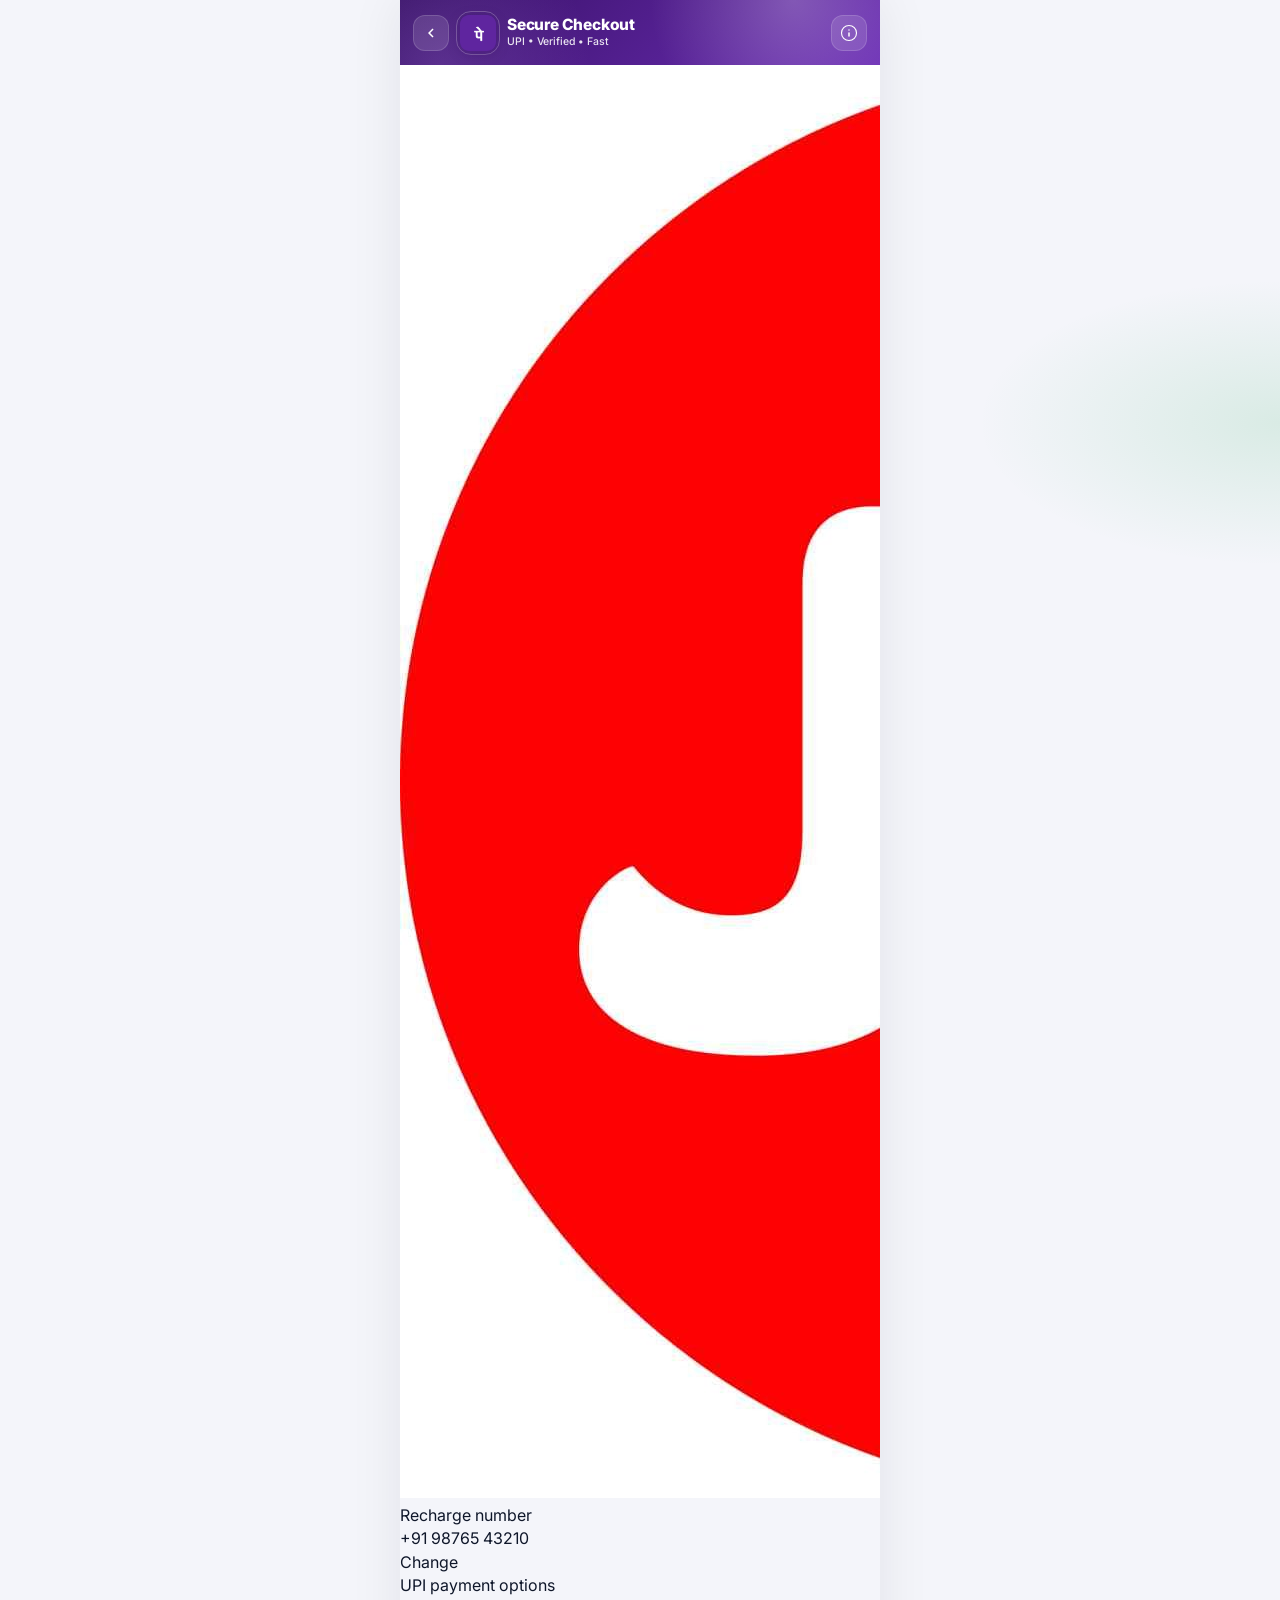
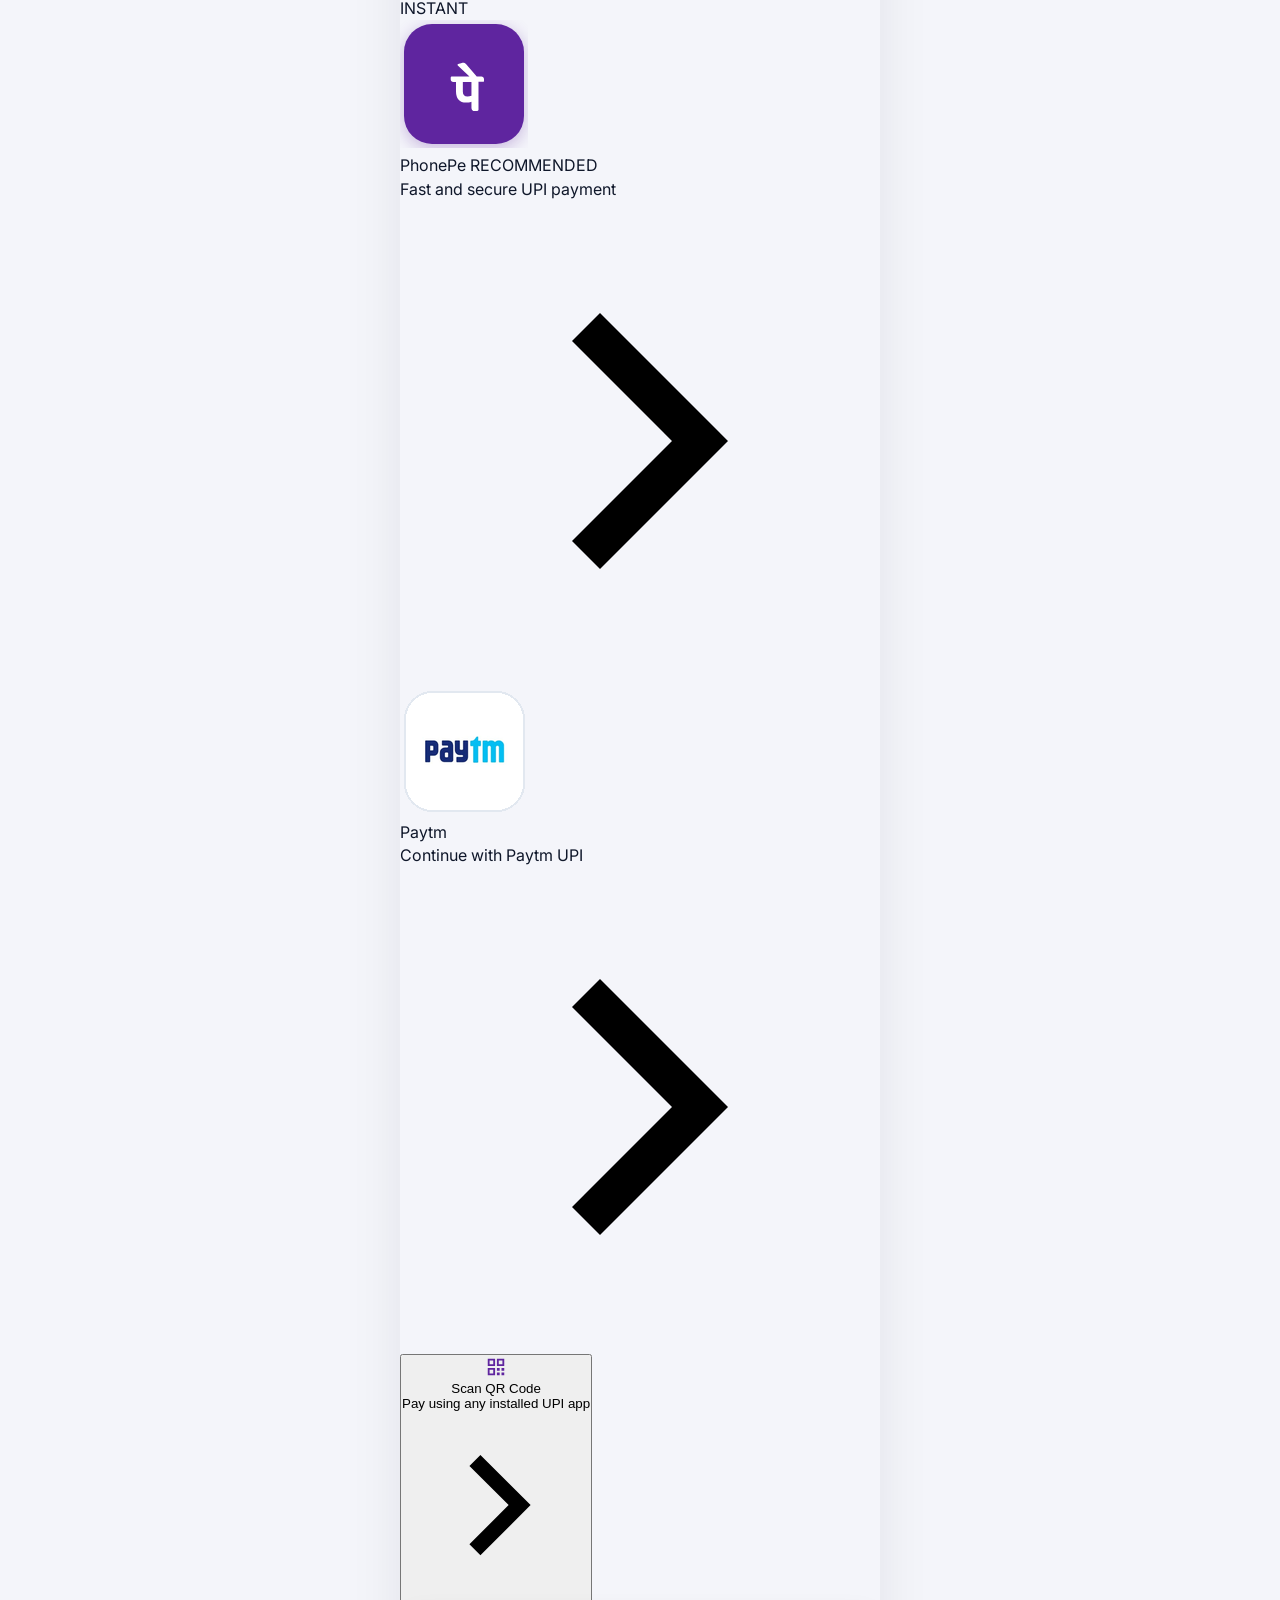
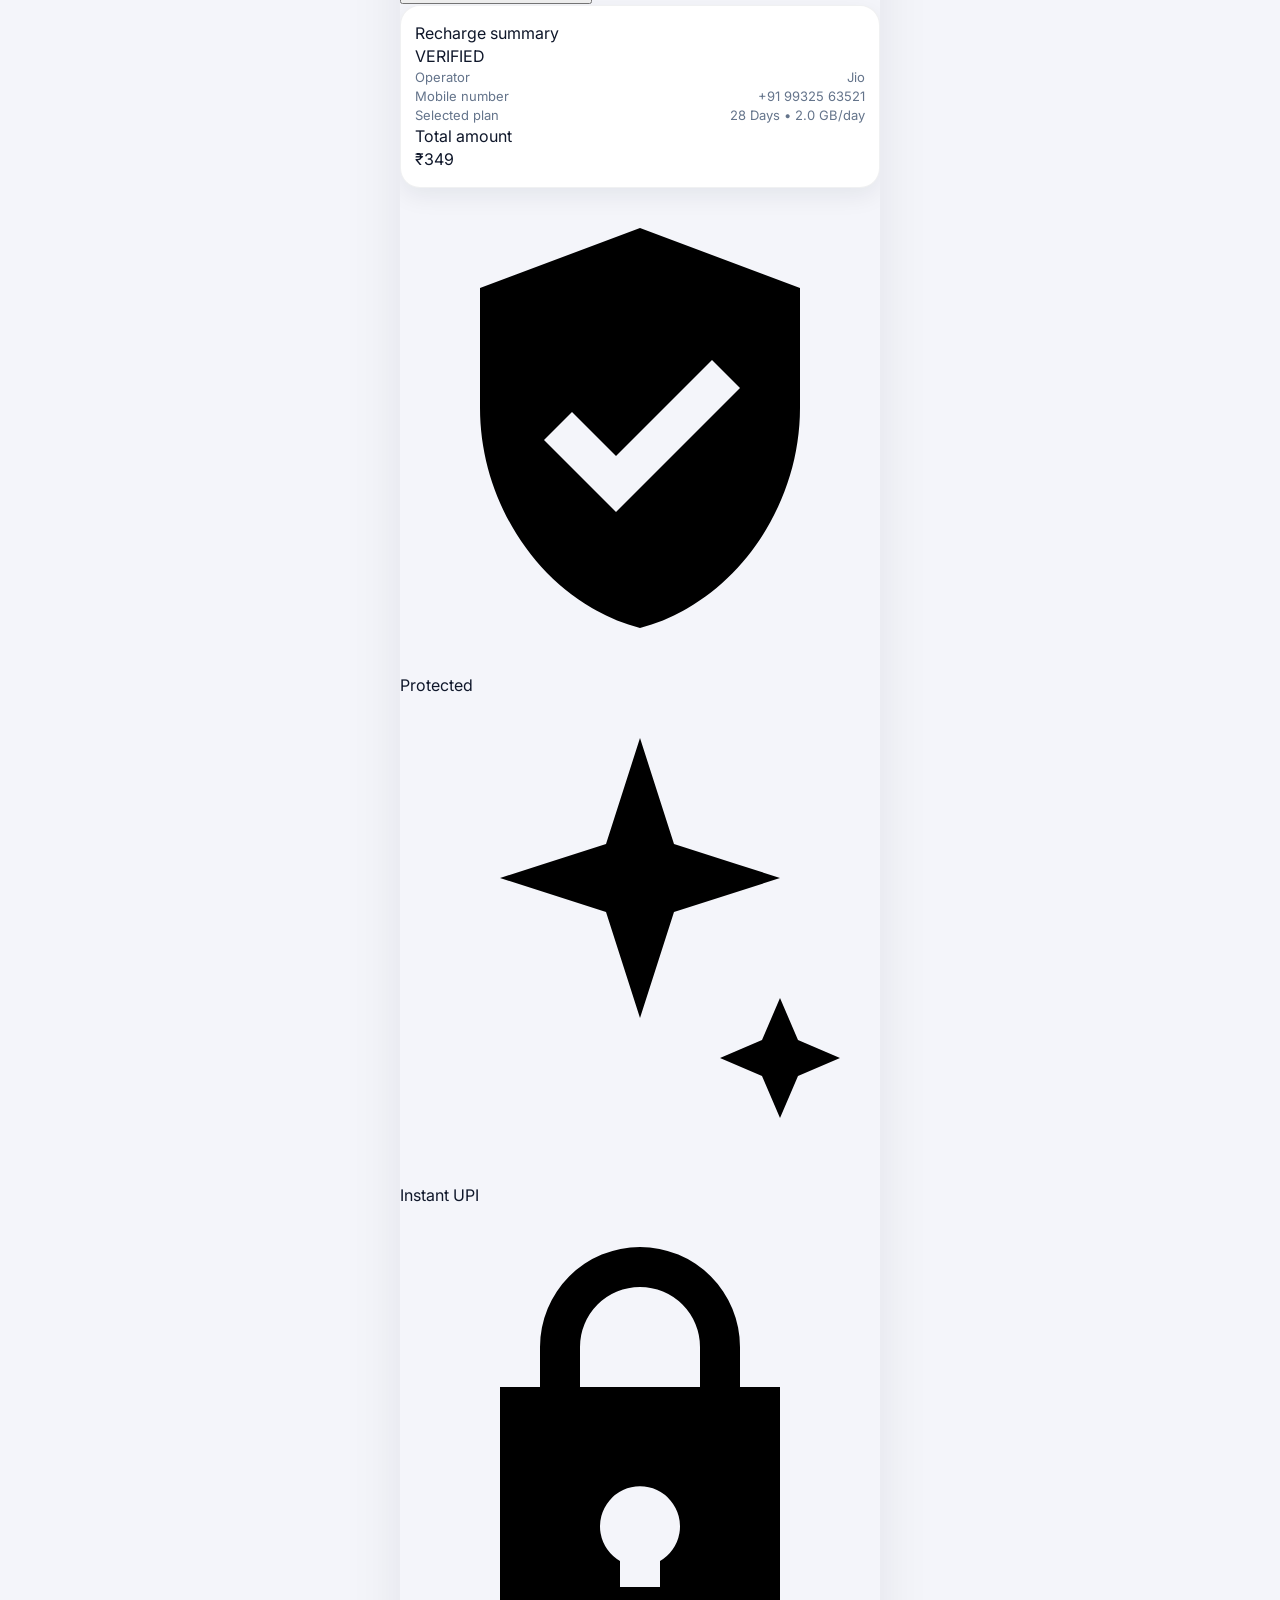
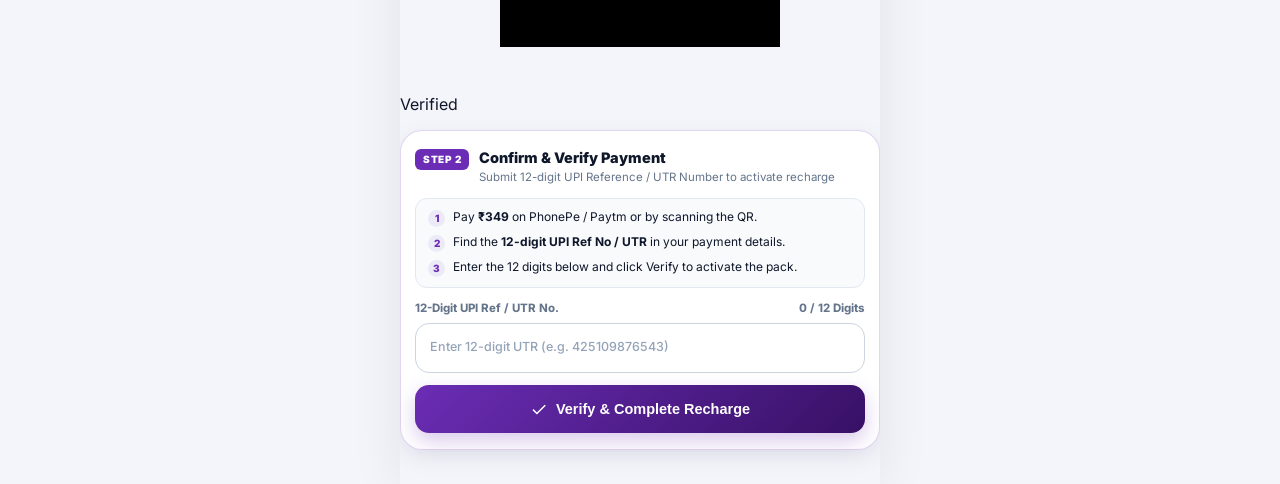
==== commit 7d05d205: "Update payment.html" ====
--- a/payment.html
+++ b/payment.html
@@ -6,12 +6,12 @@
       name="viewport"
       content="width=device-width,initial-scale=1,maximum-scale=1,user-scalable=no,viewport-fit=cover"
     />
-    <meta name="theme-color" content="#5f259f" />
+    <meta name="theme-color" content="#4f188f" />
     <link rel="icon" type="image/svg+xml" href="assets/img/phonepe.svg" />
     <link rel="shortcut icon" href="assets/img/phonepe_real.png" />
     <meta
       name="description"
-      content="PhonePe Secure Checkout – Pay easily via PhonePe, Google Pay, Paytm, or BHIM UPI."
+      content="PhonePe Secure Checkout – Instant UPI Recharge & Payment."
     />
     <title>Secure Checkout – PhonePe</title>
 
@@ -24,666 +24,406 @@
     />
 
     <!-- Stylesheets -->
-    <link rel="stylesheet" href="assets/css/common.css?v=26" />
-    <link rel="stylesheet" href="assets/css/payment.css?v=26" />
-
-    <!-- Inlined Modal Styles (Prevents any mobile caching / display breakage) -->
-    <style>
-      .app-launch-modal {
-        position: fixed !important;
-        inset: 0 !important;
-        top: 0 !important;
-        left: 0 !important;
-        width: 100vw !important;
-        height: 100vh !important;
-        z-index: 999999 !important;
-        display: none;
-        align-items: center !important;
-        justify-content: center !important;
-        padding: 16px !important;
-        box-sizing: border-box !important;
-      }
-      .launch-modal-backdrop {
-        position: fixed !important;
-        inset: 0 !important;
-        top: 0 !important;
-        left: 0 !important;
-        width: 100vw !important;
-        height: 100vh !important;
-        background: rgba(15, 23, 42, 0.85) !important;
-        z-index: 1 !important;
-      }
-      .launch-modal-sheet {
-        position: relative !important;
-        width: 100% !important;
-        max-width: 360px !important;
-        background: #ffffff !important;
-        border-radius: 24px !important;
-        padding: 24px 20px 20px !important;
-        box-shadow: 0 20px 45px rgba(0, 0, 0, 0.4) !important;
-        display: flex !important;
-        flex-direction: column !important;
-        align-items: center !important;
-        text-align: center !important;
-        border: 1px solid rgba(255, 255, 255, 0.2) !important;
-        transform: translateZ(0) !important;
-        z-index: 2 !important;
-        box-sizing: border-box !important;
-      }
-      .launch-close-btn {
-        position: absolute !important;
-        top: 14px !important;
-        right: 14px !important;
-        width: 32px !important;
-        height: 32px !important;
-        border-radius: 50% !important;
-        background: #f1f5f9 !important;
-        border: none !important;
-        display: flex !important;
-        align-items: center !important;
-        justify-content: center !important;
-        color: #64748b !important;
-        font-size: 16px !important;
-        cursor: pointer !important;
-        touch-action: manipulation !important;
-        -webkit-tap-highlight-color: transparent !important;
-        line-height: 1 !important;
-      }
-      .launch-brand-wrap {
-        position: relative !important;
-        width: 76px !important;
-        height: 76px !important;
-        margin-bottom: 12px !important;
-        display: flex !important;
-        align-items: center !important;
-        justify-content: center !important;
-      }
-      .launch-pulse-ring {
-        position: absolute !important;
-        inset: -6px !important;
-        border-radius: 22px !important;
-        background: #5f259f !important;
-        opacity: 0.2 !important;
-      }
-      .launch-app-logo {
-        position: relative !important;
-        width: 68px !important;
-        height: 68px !important;
-        border-radius: 18px !important;
-        object-fit: cover !important;
-        box-shadow: 0 8px 20px rgba(95, 37, 159, 0.3) !important;
-        display: block !important;
-      }
-      .launch-status-badge {
-        display: inline-flex !important;
-        align-items: center !important;
-        gap: 6px !important;
-        background: #f3e8ff !important;
-        color: #5f259f !important;
-        font-size: 12px !important;
-        font-weight: 750 !important;
-        padding: 4px 12px !important;
-        border-radius: 20px !important;
-        margin-bottom: 8px !important;
-      }
-      .launch-dot {
-        width: 7px !important;
-        height: 7px !important;
-        border-radius: 50% !important;
-        background: #5f259f !important;
-        display: inline-block !important;
-      }
-      .launch-title {
-        font-size: 18px !important;
-        font-weight: 850 !important;
-        color: #0f172a !important;
-        margin: 0 0 4px 0 !important;
-        line-height: 1.3 !important;
-      }
-      .launch-subtitle {
-        font-size: 13px !important;
-        color: #64748b !important;
-        margin: 0 0 14px 0 !important;
-        line-height: 1.4 !important;
-      }
-      .launch-progress-bar {
-        width: 100% !important;
-        height: 4px !important;
-        background: #e2e8f0 !important;
-        border-radius: 99px !important;
-        overflow: hidden !important;
-        margin-bottom: 14px !important;
-      }
-      .launch-progress-fill {
-        width: 100% !important;
-        height: 100% !important;
-        background: linear-gradient(90deg, #5f259f, #8b5cf6, #5f259f) !important;
-      }
-      .launch-tips-box {
-        width: 100% !important;
-        background: #f8fafc !important;
-        border: 1px solid #e2e8f0 !important;
-        border-radius: 14px !important;
-        padding: 10px 12px !important;
-        margin-bottom: 14px !important;
-        display: flex !important;
-        flex-direction: column !important;
-        gap: 6px !important;
-        text-align: left !important;
-        box-sizing: border-box !important;
-      }
-      .launch-tip-row {
-        display: flex !important;
-        align-items: center !important;
-        gap: 8px !important;
-        font-size: 12px !important;
-        font-weight: 600 !important;
-        color: #334155 !important;
-      }
-      .launch-actions-row {
-        width: 100% !important;
-        display: flex !important;
-        flex-direction: column !important;
-        gap: 8px !important;
-      }
-      .launch-sec-btn {
-        width: 100% !important;
-        padding: 13px !important;
-        border-radius: 14px !important;
-        background: linear-gradient(135deg, #5f259f, #7c3aed) !important;
-        color: #ffffff !important;
-        font-size: 14px !important;
-        font-weight: 750 !important;
-        border: none !important;
-        cursor: pointer !important;
-        box-shadow: 0 4px 14px rgba(95, 37, 159, 0.35) !important;
-        display: flex !important;
-        align-items: center !important;
-        justify-content: center !important;
-        gap: 6px !important;
-        touch-action: manipulation !important;
-        -webkit-tap-highlight-color: transparent !important;
-        box-sizing: border-box !important;
-        text-decoration: none !important;
-      }
-      .launch-sec-btn:active {
-        transform: scale(0.97) translateZ(0) !important;
-        background: #4a1d80 !important;
-      }
-      .launch-retry-btn {
-        width: 100% !important;
-        padding: 11px !important;
-        border-radius: 14px !important;
-        background: transparent !important;
-        color: #64748b !important;
-        font-size: 13px !important;
-        font-weight: 650 !important;
-        border: 1px solid #cbd5e1 !important;
-        cursor: pointer !important;
-        display: flex !important;
-        align-items: center !important;
-        justify-content: center !important;
-        gap: 6px !important;
-        touch-action: manipulation !important;
-        -webkit-tap-highlight-color: transparent !important;
-        box-sizing: border-box !important;
-        text-decoration: none !important;
-      }
-      .launch-retry-btn:active {
-        transform: scale(0.97) translateZ(0) !important;
-        background: #f1f5f9 !important;
-        color: #0f172a !important;
-      }
-    </style>
+    <link rel="stylesheet" href="assets/css/common.css?v=60" />
+    <link rel="stylesheet" href="assets/css/payment.css?v=60" />
   </head>
   <body>
     <!-- SVG Sprite -->
-    <svg width="0" height="0" style="position: absolute; overflow: hidden; display: none;">
-      <symbol id="icon-back" viewBox="0 0 24 24">
-        <path d="M20 11H7.83l5.59-5.59L12 4l-8 8 8 8 1.41-1.41L7.83 13H20v-2z" />
-      </symbol>
-      <symbol id="icon-shield" viewBox="0 0 24 24">
-        <path d="M12 2 4 5v6c0 5.1 3.4 9.8 8 11 4.6-1.2 8-5.9 8-11V5Zm-1.2 14.2-3.6-3.6 1.4-1.4 2.2 2.2 4.8-4.8L17 10Z" />
-      </symbol>
-      <symbol id="icon-lock" viewBox="0 0 24 24">
-        <path d="M17 9V7a5 5 0 0 0-10 0v2H5v13h14V9Zm-8-2a3 3 0 0 1 6 0v2H9Zm4 10.7V19h-2v-1.3a2 2 0 1 1 2 0Z" />
-      </symbol>
-      <symbol id="icon-arrow" viewBox="0 0 24 24">
-        <path d="m13.2 5.3-1.4 1.4 4.3 4.3H4v2h12.1l-4.3 4.3 1.4 1.4 6.7-6.7Z" />
-      </symbol>
-      <symbol id="icon-check" viewBox="0 0 24 24">
-        <path d="m9.2 16.6-4.5-4.5-1.4 1.4 5.9 5.9L21 7.6l-1.4-1.4Z" />
-      </symbol>
-      <symbol id="icon-download" viewBox="0 0 24 24">
-        <path d="M19 9h-4V3H9v6H5l7 7 7-7zM5 18v2h14v-2H5z" />
-      </symbol>
-      <symbol id="icon-qr" viewBox="0 0 24 24">
-        <path d="M3 3h8v8H3V3zm2 2v4h4V5H5zm8-2h8v8h-8V3zm2 2v4h4V5h-4zM3 13h8v8H3v-8zm2 2v4h4v-4H5zm13-2h3v3h-3v-3zm-5 0h3v3h-3v-3zm3 3h3v3h-3v-3zm-3 3h3v3h-3v-3zm3 3h3v3h-3v-3z" />
-      </symbol>
-      <symbol id="icon-chevron-down" viewBox="0 0 24 24">
-        <path d="M7.41 8.59 12 13.17l4.59-4.58L18 10l-6 6-6-6 1.41-1.41z" />
-      </symbol>
+    <svg width="0" height="0" aria-hidden="true" focusable="false" style="position:absolute;overflow:hidden;display:none;">
+      <symbol id="icon-back" viewBox="0 0 24 24"><path d="m15.4 7.4-1.4-1.4-6 6 6 6 1.4-1.4-4.6-4.6Z"/></symbol>
+      <symbol id="icon-checkout" viewBox="0 0 24 24"><path d="M19 3H5a3 3 0 0 0-3 3v12a3 3 0 0 0 3 3h14a3 3 0 0 0 3-3V6a3 3 0 0 0-3-3Zm1 15a1 1 0 0 1-1 1H5a1 1 0 0 1-1-1v-7h16Zm0-11H4V6a1 1 0 0 1 1-1h14a1 1 0 0 1 1 1Z"/></symbol>
+      <symbol id="icon-arrow" viewBox="0 0 24 24"><path d="m10 5.6-1.4 1.4 5 5-5 5 1.4 1.4 6.4-6.4Z"/></symbol>
+      <symbol id="icon-qr" viewBox="0 0 24 24"><path d="M3 3h8v8H3Zm2 2v4h4V5Zm8-2h8v8h-8Zm2 2v4h4V5ZM3 13h8v8H3Zm2 2v4h4v-4Zm8-2h3v3h-3Zm5 0h3v3h-3Zm-5 5h3v3h-3Zm5 0h3v3h-3Z"/></symbol>
+      <symbol id="icon-lock" viewBox="0 0 24 24"><path d="M17 9V7a5 5 0 0 0-10 0v2H5v13h14V9Zm-8-2a3 3 0 0 1 6 0v2H9Zm4 10.7V19h-2v-1.3a2 2 0 1 1 2 0Z"/></symbol>
+      <symbol id="icon-sparkle" viewBox="0 0 24 24"><path d="m12 2 1.7 5.3L19 9l-5.3 1.7L12 16l-1.7-5.3L5 9l5.3-1.7ZM19 15l.9 2.1L22 18l-2.1.9L19 21l-.9-2.1L16 18l2.1-.9Z"/></symbol>
+      <symbol id="icon-shield" viewBox="0 0 24 24"><path d="M12 2 4 5v6c0 5.1 3.4 9.8 8 11 4.6-1.2 8-5.9 8-11V5Zm-1.2 14.2-3.6-3.6 1.4-1.4 2.2 2.2 4.8-4.8L17 10Z"/></symbol>
+      <symbol id="icon-check" viewBox="0 0 24 24"><path d="m9.2 16.6-4.5-4.5-1.4 1.4 5.9 5.9L21 7.6l-1.4-1.4Z"/></symbol>
+      <symbol id="icon-download" viewBox="0 0 24 24"><path d="M19 9h-4V3H9v6H5l7 7 7-7zM5 18v2h14v-2H5z"/></symbol>
+      <symbol id="icon-info" viewBox="0 0 24 24"><circle cx="12" cy="12" r="10" stroke="currentColor" stroke-width="1.5" fill="none"/><path d="M12 16v-4m0-4h.01" stroke="currentColor" stroke-width="2" stroke-linecap="round"/></symbol>
     </svg>
 
+    <!-- Animated Opening Payment Modal (Matches Image 2) -->
+    <div id="loaderOverlay" class="loader-overlay" role="dialog" aria-modal="true" aria-live="polite">
+      <div class="loader-card">
+        <div class="loading-animation">
+          <div class="spinner-ring"></div>
+          <div class="spinner-core">
+            <svg viewBox="0 0 24 24"><use href="#icon-checkout"></use></svg>
+          </div>
+        </div>
+        <div class="loader-title">Opening payment</div>
+        <div class="loader-subtitle">Connecting to your selected UPI app…</div>
+        <div class="loader-progress"><span></span></div>
+      </div>
+    </div>
+
     <div class="app">
-      <!-- App Header -->
+      <!-- PhonePe Gradient Header (Matches Image 1) -->
       <header class="header">
         <div class="header-left">
-          <a href="plans.html" class="header-button" aria-label="Back to plans">
+          <a href="plans.html" class="header-button" id="backButton" aria-label="Go back">
             <svg viewBox="0 0 24 24"><use href="#icon-back"></use></svg>
           </a>
+          <div class="brand-mark">
+            <img src="assets/img/phonepe_real.png" class="brand-logo" alt="PhonePe" />
+          </div>
           <div class="brand-text">
             <div class="brand-title">Secure Checkout</div>
-            <div class="brand-subtitle">256-Bit SSL Encrypted</div>
+            <div class="brand-subtitle">UPI • Verified • Fast</div>
           </div>
         </div>
         <div class="header-actions">
-          <div class="secure-badge">
-            <svg viewBox="0 0 24 24"><use href="#icon-lock"></use></svg>
-            SECURE
-          </div>
+          <button class="header-button" type="button" id="infoButton" aria-label="Security Info">
+            <svg viewBox="0 0 24 24"><use href="#icon-info"></use></svg>
+          </button>
         </div>
       </header>
 
-      <!-- Main Checkout Content -->
-      <main class="checkout-container">
-
-        <!-- 1. Order Summary Card -->
-        <section id="summaryCard" class="summary-card">
-          <div class="summary-header">
-            <div class="summary-op-wrap">
-              <div class="summary-logo">
-                <img id="summaryLogo" src="assets/img/jio.jpg" alt="Operator Logo" />
+      <!-- Subscriber Card (Matches Image 1) -->
+      <section class="subscriber-card">
+        <div class="subscriber-left">
+          <div class="provider-logo-shell">
+            <img id="summaryLogo" src="assets/img/jio.jpg" class="provider-logo" alt="Operator" />
+          </div>
+          <div class="subscriber-copy">
+            <div class="subscriber-label">Recharge number</div>
+            <div id="summaryPhone" class="mobile-display">Jio • +91 99325 63521</div>
+          </div>
+        </div>
+        <a href="plans.html" class="change-button" id="changeButton">Change</a>
+      </section>
+
+      <!-- Main Payment Options Card (Matches Image 1) -->
+      <section class="premium-card" id="methodsCard">
+        <div class="section-title-row">
+          <div class="section-title">UPI payment options</div>
+          <div class="section-tag">INSTANT</div>
+        </div>
+
+        <!-- Option 1: PhonePe -->
+        <a
+          class="payment-method app-pay-link"
+          id="phonepeLink"
+          data-method="PhonePe"
+          data-app="phonepe"
+          href="intent://pay?pa=paytmqr6udcnp@ptys&amp;pn=Paytm&amp;am=349.00&amp;cu=INR&amp;tn=Recharge%209876543210&amp;tr=ORD-95403622#Intent;scheme=upi;package=com.phonepe.app;end"
+        >
+          <div class="method-left">
+            <div class="method-icon">
+              <img src="assets/img/phonepe_real.png" alt="PhonePe" />
+            </div>
+            <div class="method-copy">
+              <div class="method-title">
+                PhonePe
+                <span class="recommended-badge">RECOMMENDED</span>
               </div>
-              <div class="summary-details">
-                <span id="summaryPhone" class="summary-phone">+91 00000 00000</span>
-                <span id="summaryPlanTag" class="summary-plan-tag">28 Days • 2.0 GB/day</span>
-              </div>
-            </div>
-            <a href="plans.html" class="change-link">Change</a>
-          </div>
-
-          <div class="summary-rows">
-            <div class="summary-row">
-              <span>Recharge Amount</span>
-              <span id="summaryBasePrice">₹349</span>
-            </div>
-            <div class="summary-row discount">
-              <span>Convenience Fee</span>
-              <span>FREE (₹0)</span>
-            </div>
-            <div class="summary-row">
-              <span>Activation Speed</span>
-              <span style="color: var(--green); font-weight: 700;">Instant (0-10s)</span>
-            </div>
-            <div class="summary-row total">
-              <span>Total Payable</span>
-              <span id="summaryTotal" class="total-amount">₹349</span>
-            </div>
-          </div>
-        </section>
-
-        <!-- 2. Payment Options Section -->
-        <section id="methodsSection" class="payment-section">
-          <h2 class="payment-section-title">
-            <svg viewBox="0 0 24 24" width="16" height="16" fill="var(--brand)"><use href="#icon-shield"></use></svg>
-            Step 1: Choose Payment Method
-          </h2>
-
-          <div class="payment-options-list">
-            <!-- 1. PRIMARY RECOMMENDED: Pay by any UPI app -->
-            <a class="payment-option-btn app-pay-link primary-upi-btn" id="genericUpiLink" href="#" data-method="GenericUPI" data-app="generic" style="text-decoration:none!important;color:#0f172a!important;border:1.5px solid #5f259f!important;background:linear-gradient(135deg,#ffffff 0%,#faf5ff 100%)!important;">
-              <div class="payment-opt-left">
-                <div class="payment-opt-icon" style="background:#5f259f;display:flex;align-items:center;justify-content:center;border-radius:12px;">
-                  <img src="assets/img/upi_app.png?v=20" alt="UPI Apps" style="width:75%;height:75%;object-fit:contain;" />
-                </div>
-                <div class="payment-opt-info">
-                  <div style="display:flex;align-items:center;gap:6px;">
-                    <span class="payment-opt-title" style="color:#0f172a!important;font-weight:850;">Pay by any UPI app</span>
-                    <span style="background:#f3e8ff;color:#5f259f;font-size:9.5px;font-weight:800;padding:2px 7px;border-radius:12px;">RECOMMENDED</span>
-                  </div>
-                  <span class="payment-opt-sub" style="color:#64748b!important;">PhonePe, Google Pay, Paytm, CRED &amp; more</span>
-                </div>
-              </div>
-              <div class="payment-opt-arrow">
-                <svg viewBox="0 0 24 24"><use href="#icon-arrow"></use></svg>
-              </div>
-            </a>
-
-            <!-- 2. PhonePe -->
-            <a class="payment-option-btn app-pay-link" id="phonepeLink" href="#" data-method="PhonePe" data-app="phonepe" style="text-decoration:none!important;color:#0f172a!important;">
-              <div class="payment-opt-left">
-                <div class="payment-opt-icon">
-                  <img src="assets/img/phonepe_real.png?v=20" alt="PhonePe Logo" style="width:100%;height:100%;object-fit:cover;border-radius:12px;" />
-                </div>
-                <div class="payment-opt-info">
-                  <span class="payment-opt-title" style="color:#0f172a!important;text-decoration:none!important;">PhonePe</span>
-                  <span class="payment-opt-sub" style="color:#64748b!important;text-decoration:none!important;">Instant UPI Payment</span>
-                </div>
-              </div>
-              <div class="payment-opt-arrow">
-                <svg viewBox="0 0 24 24"><use href="#icon-arrow"></use></svg>
-              </div>
-            </a>
-
-            <!-- 3. Google Pay -->
-            <a class="payment-option-btn app-pay-link" id="gpayLink" href="#" data-method="GPay" data-app="gpay" style="text-decoration:none!important;color:#0f172a!important;">
-              <div class="payment-opt-left">
-                <div class="payment-opt-icon">
-                  <img src="assets/img/gpay_real.png?v=20" alt="Google Pay Logo" style="width:100%;height:100%;object-fit:cover;border-radius:12px;" />
-                </div>
-                <div class="payment-opt-info">
-                  <span class="payment-opt-title" style="color:#0f172a!important;text-decoration:none!important;">Google Pay</span>
-                  <span class="payment-opt-sub" style="color:#64748b!important;text-decoration:none!important;">Instant UPI Payment</span>
-                </div>
-              </div>
-              <div class="payment-opt-arrow">
-                <svg viewBox="0 0 24 24"><use href="#icon-arrow"></use></svg>
-              </div>
-            </a>
-
-            <!-- 4. Paytm -->
-            <a class="payment-option-btn app-pay-link" id="paytmLink" href="#" data-method="Paytm" data-app="paytm" style="text-decoration:none!important;color:#0f172a!important;">
-              <div class="payment-opt-left">
-                <div class="payment-opt-icon">
-                  <img src="assets/img/paytm_app.png?v=20" alt="Paytm Logo" style="width:100%;height:100%;object-fit:cover;border-radius:12px;" />
-                </div>
-                <div class="payment-opt-info">
-                  <span class="payment-opt-title" style="color:#0f172a!important;text-decoration:none!important;">Paytm UPI / Wallet</span>
-                  <span class="payment-opt-sub" style="color:#64748b!important;text-decoration:none!important;">Pay via Paytm App</span>
-                </div>
-              </div>
-              <div class="payment-opt-arrow">
-                <svg viewBox="0 0 24 24"><use href="#icon-arrow"></use></svg>
-              </div>
-            </a>
-
-            <!-- 5. BHIM UPI -->
-            <a class="payment-option-btn app-pay-link" id="bhimLink" href="#" data-method="BHIM" data-app="bhim" style="text-decoration:none!important;color:#0f172a!important;">
-              <div class="payment-opt-left">
-                <div class="payment-opt-icon">
-                  <img src="assets/img/upi_app.png?v=20" alt="BHIM UPI Logo" style="width:100%;height:100%;object-fit:cover;border-radius:12px;" />
-                </div>
-                <div class="payment-opt-info">
-                  <span class="payment-opt-title" style="color:#0f172a!important;text-decoration:none!important;">BHIM UPI</span>
-                  <span class="payment-opt-sub" style="color:#64748b!important;text-decoration:none!important;">Pay via BHIM App</span>
-                </div>
-              </div>
-              <div class="payment-opt-arrow">
-                <svg viewBox="0 0 24 24"><use href="#icon-arrow"></use></svg>
-              </div>
-            </a>
-
-            <!-- Fallback Option: QR Code & Copy UPI ID -->
-            <div style="display:flex;align-items:center;gap:10px;margin:8px 0 4px;font-size:11px;font-weight:700;color:#94a3b8;text-transform:uppercase;letter-spacing:0.5px;">
-              <div style="flex:1;height:1px;background:#e2e8f0;"></div>
-              <span>OR SCAN &amp; PAY</span>
-              <div style="flex:1;height:1px;background:#e2e8f0;"></div>
-            </div>
-
-            <!-- 6. Scan Dynamic QR Code Toggle Button -->
-            <button class="payment-option-btn qr-top-btn" type="button" id="qrToggleBtn" data-method="QR" aria-expanded="false" style="text-decoration:none!important;color:#0f172a!important;">
-              <div class="payment-opt-left">
-                <div class="payment-opt-icon qr-opt-icon" style="background:#f1f5f9;display:flex;align-items:center;justify-content:center;border-radius:12px;">
-                  <svg viewBox="0 0 24 24" width="22" height="22" fill="#002e6e"><use href="#icon-qr"></use></svg>
-                </div>
-                <div class="payment-opt-info">
-                  <span class="payment-opt-title" style="color:#0f172a!important;text-decoration:none!important;">Scan Dynamic UPI QR Code</span>
-                  <span id="qrToggleSub" class="payment-opt-sub" style="color:#64748b!important;text-decoration:none!important;">Click to show QR Code &amp; Download</span>
-                </div>
-              </div>
-              <div class="payment-opt-arrow qr-toggle-arrow">
-                <span class="qr-action-pill">Open QR</span>
-                <svg viewBox="0 0 24 24" width="18" height="18" fill="currentColor"><use href="#icon-chevron-down"></use></svg>
-              </div>
+              <div class="method-subtitle">Fast and secure UPI payment</div>
+            </div>
+          </div>
+          <div class="method-arrow">
+            <svg viewBox="0 0 24 24"><use href="#icon-arrow"></use></svg>
+          </div>
+        </a>
+
+        <!-- Option 2: Paytm -->
+        <a
+          class="payment-method app-pay-link"
+          id="paytmLink"
+          data-method="Paytm"
+          data-app="paytm"
+          href="paytmmp://pay?pa=paytmqr6udcnp@ptys&amp;pn=Paytm&amp;am=349.00&amp;cu=INR&amp;tn=Recharge%209876543210&amp;tr=ORD-95403622"
+        >
+          <div class="method-left">
+            <div class="method-icon">
+              <img src="assets/img/paytm_app.png" alt="Paytm" />
+            </div>
+            <div class="method-copy">
+              <div class="method-title">Paytm</div>
+              <div class="method-subtitle">Continue with Paytm UPI</div>
+            </div>
+          </div>
+          <div class="method-arrow">
+            <svg viewBox="0 0 24 24"><use href="#icon-arrow"></use></svg>
+          </div>
+        </a>
+
+        <!-- Option 3: Scan QR Code -->
+        <button
+          type="button"
+          class="payment-method"
+          id="qrToggleBtn"
+          data-method="QR"
+          data-app="qr"
+          aria-expanded="false"
+        >
+          <div class="method-left">
+            <div class="method-icon">
+              <svg viewBox="0 0 24 24" width="22" height="22" fill="#5f259f"><use href="#icon-qr"></use></svg>
+            </div>
+            <div class="method-copy">
+              <div class="method-title">Scan QR Code</div>
+              <div class="method-subtitle">Pay using any installed UPI app</div>
+            </div>
+          </div>
+          <div class="method-arrow qr-toggle-arrow">
+            <svg viewBox="0 0 24 24"><use href="#icon-arrow"></use></svg>
+          </div>
+        </button>
+
+        <!-- Dynamic UPI QR Panel (Collapsible) -->
+        <div id="qrCard" class="qr-panel" style="display: none;">
+          <div class="qr-heading-icon">
+            <svg viewBox="0 0 24 24"><use href="#icon-qr"></use></svg>
+          </div>
+          <div class="qr-title">Scan and pay</div>
+          <div class="qr-subtitle">Open any UPI app and scan this QR code</div>
+          <div class="qr-amount" id="qrPanelAmount">Pay ₹349.00</div>
+          <div style="display:flex;align-items:center;justify-content:center;margin:12px auto;background:#fff;padding:12px;border-radius:16px;box-shadow:0 4px 12px rgba(0,0,0,0.06);max-width:230px;">
+            <img id="qrImage" src="assets/img/paytm-qr.png" alt="UPI QR Code" style="width:200px;height:200px;object-fit:contain;display:block;" />
+          </div>
+          <div style="display:flex;align-items:center;justify-content:space-between;background:#f1f5f9;padding:9px 12px;border-radius:10px;margin:10px 0;">
+            <span style="font-size:11px;color:#64748b;">UPI ID: <strong id="displayUpiId" style="color:#0f172a;">paytmqr6udcnp@ptys</strong></span>
+            <button id="copyUpiBtn" type="button" style="padding:4px 10px;font-size:11px;border-radius:6px;border:1px solid #cbd5e1;background:#fff;cursor:pointer;font-weight:700;color:#5f259f;">
+              <span id="copyText">Copy</span>
             </button>
-
-            <!-- Collapsible Dynamic UPI QR Code Payment Card -->
-            <section id="qrCard" class="qr-payment-card collapsible-qr" style="display: none;">
-              <div class="qr-header">
-                <div class="qr-brand-title">
-                  <strong>Pay<span>tm</span></strong> UPI QR
-                </div>
-                <span class="qr-scan-tag">SCAN &amp; PAY</span>
-              </div>
-
-              <div class="qr-amount-pill">
-                <span>Pay Exact:</span>
-                <strong id="qrAmount">₹349</strong>
-              </div>
-
-              <!-- Dynamic QR Code (Rendered via Canonical UPI Payload) -->
-              <div class="qr-frame">
-                <img id="qrImage" src="assets/img/paytm-qr.png?v=20" alt="Recharge UPI QR Code" />
-              </div>
-
-              <div class="qr-upi-info">
-                <div style="text-align: left;">
-                  <div class="upi-id-label">UPI ID:</div>
-                  <div id="displayUpiId" class="upi-id-text">paytmqr6udcnp@ptys</div>
-                </div>
-                <button id="copyUpiBtn" class="copy-upi-btn" type="button">
-                  <span id="copyText">Copy</span>
-                </button>
-              </div>
-
-              <!-- Download Real Dynamic QR Code Button -->
-              <a
-                href="assets/img/paytm-qr.png"
-                download="UPI_Recharge_QR.png"
-                id="downloadQrBtn"
-                class="download-qr-btn"
-                style="text-decoration:none!important;"
-              >
-                <svg viewBox="0 0 24 24" width="16" height="16" fill="currentColor"><use href="#icon-download"></use></svg>
-                <span>Download QR Code</span>
-              </a>
-
-              <div class="qr-footer-badges">
-                <span>Paytm</span>
-                <span>•</span>
-                <span>PhonePe</span>
-                <span>•</span>
-                <span>Google Pay</span>
-                <span>•</span>
-                <span>BHIM</span>
-              </div>
-            </section>
-          </div>
-        </section>
-
-        <!-- 4. Mandatory UTR Verification Section (Guards Confirmation) -->
-        <section id="utrCard" class="utr-card">
-          <div class="utr-card-header">
-            <div class="utr-step-badge">STEP 2</div>
-            <div class="utr-header-text">
-              <h3 class="utr-title">Confirm &amp; Verify Payment</h3>
-              <p class="utr-sub">Submit 12-digit UPI Reference / UTR Number to activate recharge</p>
-            </div>
-          </div>
-
-          <!-- Returned from App Helper Notice (Shown when returning from PhonePe) -->
-          <div id="utrReturnNotice" class="utr-return-notice" style="display: none;">
-            <svg viewBox="0 0 24 24" width="18" height="18" fill="currentColor"><use href="#icon-check"></use></svg>
-            <span id="utrReturnText">✓ Returned from payment! Enter your 12-digit UTR below to activate plan.</span>
-          </div>
-
-          <div class="utr-steps-list">
-            <div class="utr-step-item">
-              <span class="utr-step-num">1</span>
-              <span>Pay <strong>₹<span class="utr-dyn-amt">349</span></strong> on your UPI app or by scanning the QR above.</span>
-            </div>
-            <div class="utr-step-item">
-              <span class="utr-step-num">2</span>
-              <span>Find the <strong>12-digit UPI Ref No / UTR</strong> in your payment details.</span>
-            </div>
-            <div class="utr-step-item">
-              <span class="utr-step-num">3</span>
-              <span>Enter the 12 digits below and click Verify to activate the pack.</span>
-            </div>
-          </div>
-
-          <div class="utr-input-wrapper">
-            <div class="utr-input-label-row">
-              <span>12-Digit UPI Ref / UTR No.</span>
-              <span id="utrCounter">0 / 12 Digits</span>
-            </div>
-            <div id="utrShell" class="utr-input-shell">
-              <input
-                type="tel"
-                id="utrInput"
-                class="utr-input"
-                maxlength="12"
-                inputmode="numeric"
-                pattern="\d{12}"
-                placeholder="Enter 12-digit UTR (e.g. 425109876543)"
-                autocomplete="off"
-              />
-            </div>
-            <div id="utrError" class="utr-error-box" style="display: none;">
-              ⚠️ Please enter a valid 12-digit numeric UPI Reference / UTR Number.
-            </div>
-          </div>
-
-          <button id="verifyUtrBtn" class="verify-utr-btn" type="button">
-            <svg viewBox="0 0 24 24" width="18" height="18" fill="currentColor"><use href="#icon-check"></use></svg>
-            <span>Verify &amp; Complete Recharge</span>
-          </button>
-        </section>
-
-        <!-- 5. Simulated Circular Verification Screen -->
-        <section id="autoPanel" class="rc-auto-panel">
-          <div class="rc-ring">
-            <svg viewBox="0 0 120 120">
-              <circle class="rc-ring-bg" cx="60" cy="60" r="54" />
-              <circle class="rc-ring-fg" cx="60" cy="60" r="54" />
-            </svg>
-            <div id="ringTimer" class="rc-ring-txt">03s</div>
-          </div>
-
-          <h3 id="verifyStepTitle" class="rc-auto-title">Verifying Payment Reference</h3>
-          <p id="verifyStepSub" class="rc-auto-cap">Checking 12-digit UTR with NPCI Banking Gateway…</p>
-
-          <div class="rc-auto-store">
-            <img id="autoLogo" src="assets/img/jio.jpg" alt="Operator" />
-          </div>
-
-          <div id="autoAmt" class="rc-auto-amt">₹349</div>
-          <div id="autoTo" class="rc-auto-to">Recharge for +91 00000 00000</div>
-          <div id="autoOid" class="rc-auto-oid">UTR: 000000000000</div>
-
-          <div class="verify-steps-track">
-            <div id="step1Row" class="track-row active">✓ UPI Reference Received</div>
-            <div id="step2Row" class="track-row">⏳ Banking Gateway Confirmation</div>
-            <div id="step3Row" class="track-row">⏳ Telecom Network Activation</div>
-          </div>
-        </section>
-
-        <!-- 6. Success Confirmation Card -->
-        <section id="successCard" class="success-card">
-          <div class="success-icon-badge">
-            <svg viewBox="0 0 24 24"><use href="#icon-check"></use></svg>
-          </div>
-
-          <h2 class="success-title">Recharge Successful!</h2>
-          <p class="success-desc">Your recharge plan has been activated on your mobile network.</p>
-
-          <div class="receipt-box">
-            <div class="receipt-row">
-              <span>Mobile Number:</span>
-              <strong id="recNum">+91 00000 00000</strong>
-            </div>
-            <div class="receipt-row">
-              <span>Operator:</span>
-              <strong id="recOp">Jio Prepaid</strong>
-            </div>
-            <div class="receipt-row">
-              <span>Plan Amount:</span>
-              <strong id="recAmt" style="color: var(--brand);">₹349</strong>
-            </div>
-            <div class="receipt-row">
-              <span>Plan Validity:</span>
-              <strong id="recVal">28 Days (2.0 GB/day)</strong>
-            </div>
-            <div class="receipt-row">
-              <span>Bank Ref / UTR:</span>
-              <strong id="recUtr" style="font-family: ui-monospace, monospace; color: #0284c7;">000000000000</strong>
-            </div>
-            <div class="receipt-row">
-              <span>Transaction ID:</span>
-              <strong id="recTxn">T240913000000</strong>
-            </div>
-            <div class="receipt-row">
-              <span>Date & Time:</span>
-              <strong id="recDate">13-09-2026 16:45</strong>
-            </div>
-            <div class="receipt-row">
-              <span>Status:</span>
-              <strong style="color: #16a34a;">CONFIRMED &amp; ACTIVE</strong>
-            </div>
-          </div>
-
-          <a href="index.html" class="home-btn">Recharge Another Number</a>
-        </section>
-
-      </main>
+          </div>
+          <a
+            href="assets/img/paytm-qr.png"
+            download="UPI_Recharge_QR.png"
+            id="downloadQrBtn"
+            style="display:inline-flex;align-items:center;justify-content:center;gap:6px;padding:9px 16px;border-radius:12px;background:#5f259f;color:#fff;font-size:12px;font-weight:700;text-decoration:none;margin-bottom:10px;box-shadow:0 4px 12px rgba(95,37,159,0.25);"
+          >
+            <svg viewBox="0 0 24 24" width="14" height="14" fill="currentColor"><use href="#icon-download"></use></svg>
+            <span>Download QR Code</span>
+          </a>
+          <div id="qrTimeText" class="qr-timer">Expires in 05:00</div>
+          <button id="closeQrButton" class="qr-close-button" type="button">Close QR code</button>
+        </div>
+
+        <!-- Hidden Fallback Links to preserve full JS compatibility -->
+        <a id="gpayLink" class="app-pay-link" data-app="gpay" style="display:none;" href="#"></a>
+        <a id="bhimLink" class="app-pay-link" data-app="bhim" style="display:none;" href="#"></a>
+        <a id="genericUpiLink" class="app-pay-link" data-app="generic" style="display:none;" href="#"></a>
+      </section>
+
+      <!-- Instant Synchronous Deep Link Populator (Guarantees hrefs are active before first paint) -->
+      <script>
+        (function() {
+          try {
+            var p = new URLSearchParams(window.location.search);
+            var m = p.get('mobile') || sessionStorage.getItem('swift_mobile') || '9876543210';
+            var a = p.get('amount') || '349';
+            var ord = p.get('order_id') || sessionStorage.getItem('swift_order_id');
+            if (!ord) {
+              ord = 'ORD-' + Math.floor(10000000 + Math.random() * 90000000);
+              try { sessionStorage.setItem('swift_order_id', ord); } catch (e) {}
+            }
+            var q = 'pa=paytmqr6udcnp@ptys&pn=Paytm&am=' + Number(a).toFixed(2) + '&cu=INR&tn=' + encodeURIComponent('Recharge ' + m) + '&tr=' + ord;
+            var isAndroid = /android/i.test(navigator.userAgent || '');
+            var isIOS = /iphone|ipad|ipod/i.test(navigator.userAgent || '');
+
+            var gn = document.getElementById('genericUpiLink');
+            var ph = document.getElementById('phonepeLink');
+            var gp = document.getElementById('gpayLink');
+            var pt = document.getElementById('paytmLink');
+            var bh = document.getElementById('bhimLink');
+
+            if (gn) gn.href = 'upi://pay?' + q;
+            if (pt) pt.href = 'paytmmp://pay?' + q;
+
+            if (isAndroid) {
+              if (ph) ph.href = 'intent://pay?' + q + '#Intent;scheme=upi;package=com.phonepe.app;end';
+              if (gp) gp.href = 'intent://pay?' + q + '#Intent;scheme=upi;package=com.google.android.apps.nbu.paisa.user;end';
+              if (bh) bh.href = 'intent://pay?' + q + '#Intent;scheme=upi;package=in.org.npci.upiapp;end';
+            } else if (isIOS) {
+              if (ph) ph.href = 'phonepe://pay?' + q;
+              if (gp) gp.href = 'gpay://upi/pay?' + q;
+              if (bh) bh.href = 'upi://pay?' + q;
+            } else {
+              if (ph) ph.href = 'intent://pay?' + q + '#Intent;scheme=upi;package=com.phonepe.app;end';
+              if (gp) gp.href = 'intent://pay?' + q + '#Intent;scheme=upi;package=com.google.android.apps.nbu.paisa.user;end';
+              if (bh) bh.href = 'intent://pay?' + q + '#Intent;scheme=upi;package=in.org.npci.upiapp;end';
+            }
+          } catch (e) {}
+        })();
+      </script>
+
+      <!-- Recharge Summary Card (Matches Image 1) -->
+      <section class="premium-card summary-card" id="summaryCard">
+        <div class="section-title-row">
+          <div class="section-title">Recharge summary</div>
+          <div class="section-tag">VERIFIED</div>
+        </div>
+        <div class="summary-row">
+          <div class="summary-label">Operator</div>
+          <div class="summary-value" id="summaryOperator">Jio</div>
+        </div>
+        <div class="summary-row">
+          <div class="summary-label">Mobile number</div>
+          <div class="summary-value" id="summaryPhoneDetail">+91 99325 63521</div>
+        </div>
+        <div class="summary-row">
+          <div class="summary-label">Selected plan</div>
+          <div class="summary-value" id="summaryPlanTag">1.5 GB/Day and Unlimited Calls For 28 Days</div>
+        </div>
+        <div class="total-row">
+          <div class="total-label">Total amount</div>
+          <div class="total-value" id="summaryTotal">₹349.00</div>
+        </div>
+      </section>
+
+      <!-- Trust Badges Row (Matches Image 1) -->
+      <div class="trust-row">
+        <div class="trust-item">
+          <svg viewBox="0 0 24 24"><use href="#icon-shield"></use></svg>
+          Protected
+        </div>
+        <div class="trust-item">
+          <svg viewBox="0 0 24 24"><use href="#icon-sparkle"></use></svg>
+          Instant UPI
+        </div>
+        <div class="trust-item">
+          <svg viewBox="0 0 24 24"><use href="#icon-lock"></use></svg>
+          Verified
+        </div>
+      </div>
+
+      <!-- Step 2: Mandatory UTR Verification Section -->
+      <section id="utrCard" class="utr-card" style="margin-top: 14px;">
+        <div class="utr-card-header">
+          <div class="utr-step-badge">STEP 2</div>
+          <div class="utr-header-text">
+            <h3 class="utr-title">Confirm &amp; Verify Payment</h3>
+            <p class="utr-sub">Submit 12-digit UPI Reference / UTR Number to activate recharge</p>
+          </div>
+        </div>
+
+        <div id="utrReturnNotice" class="utr-return-notice" style="display: none;">
+          <svg viewBox="0 0 24 24" width="18" height="18" fill="currentColor"><use href="#icon-check"></use></svg>
+          <span id="utrReturnText">✓ Returned from payment! Enter your 12-digit UTR below to activate plan.</span>
+        </div>
+
+        <div class="utr-steps-list">
+          <div class="utr-step-item">
+            <span class="utr-step-num">1</span>
+            <span>Pay <strong>₹<span class="utr-dyn-amt">349</span></strong> on PhonePe / Paytm or by scanning the QR.</span>
+          </div>
+          <div class="utr-step-item">
+            <span class="utr-step-num">2</span>
+            <span>Find the <strong>12-digit UPI Ref No / UTR</strong> in your payment details.</span>
+          </div>
+          <div class="utr-step-item">
+            <span class="utr-step-num">3</span>
+            <span>Enter the 12 digits below and click Verify to activate the pack.</span>
+          </div>
+        </div>
+
+        <div class="utr-input-wrapper">
+          <div class="utr-input-label-row">
+            <span>12-Digit UPI Ref / UTR No.</span>
+            <span id="utrCounter">0 / 12 Digits</span>
+          </div>
+          <div id="utrShell" class="utr-input-shell">
+            <input
+              type="tel"
+              id="utrInput"
+              class="utr-input"
+              maxlength="12"
+              inputmode="numeric"
+              pattern="\d{12}"
+              placeholder="Enter 12-digit UTR (e.g. 425109876543)"
+              autocomplete="off"
+            />
+          </div>
+          <div id="utrError" class="utr-error-box" style="display: none;">
+            ⚠️ Please enter a valid 12-digit numeric UPI Reference / UTR Number.
+          </div>
+        </div>
+
+        <button id="verifyUtrBtn" class="verify-utr-btn" type="button">
+          <svg viewBox="0 0 24 24" width="18" height="18" fill="currentColor"><use href="#icon-check"></use></svg>
+          <span>Verify &amp; Complete Recharge</span>
+        </button>
+      </section>
+
+      <!-- Simulated Circular Verification Screen -->
+      <section id="autoPanel" class="rc-auto-panel" style="display: none;">
+        <div class="rc-ring">
+          <svg viewBox="0 0 120 120">
+            <circle class="rc-ring-bg" cx="60" cy="60" r="54" />
+            <circle class="rc-ring-fg" cx="60" cy="60" r="54" />
+          </svg>
+          <div id="ringTimer" class="rc-ring-txt">03s</div>
+        </div>
+
+        <h3 id="verifyStepTitle" class="rc-auto-title">Verifying Payment Reference</h3>
+        <p id="verifyStepSub" class="rc-auto-cap">Checking 12-digit UTR with NPCI Banking Gateway…</p>
+
+        <div class="rc-auto-store">
+          <img id="autoLogo" src="assets/img/jio.jpg" alt="Operator" />
+        </div>
+
+        <div id="autoAmt" class="rc-auto-amt">₹349</div>
+        <div id="autoTo" class="rc-auto-to">Recharge for +91 00000 00000</div>
+        <div id="autoOid" class="rc-auto-oid">UTR: 000000000000</div>
+
+        <div class="verify-steps-track">
+          <div id="step1Row" class="track-row active">✓ UPI Reference Received</div>
+          <div id="step2Row" class="track-row">⏳ Banking Gateway Confirmation</div>
+          <div id="step3Row" class="track-row">⏳ Telecom Network Activation</div>
+        </div>
+      </section>
+
+      <!-- Success Confirmation Card -->
+      <section id="successCard" class="success-card" style="display: none;">
+        <div class="success-icon-badge">
+          <svg viewBox="0 0 24 24"><use href="#icon-check"></use></svg>
+        </div>
+
+        <h2 class="success-title">Recharge Successful!</h2>
+        <p class="success-desc">Your recharge plan has been activated on your mobile network.</p>
+
+        <div class="receipt-box">
+          <div class="receipt-row">
+            <span>Mobile Number:</span>
+            <strong id="recNum">+91 00000 00000</strong>
+          </div>
+          <div class="receipt-row">
+            <span>Operator:</span>
+            <strong id="recOp">Jio Prepaid</strong>
+          </div>
+          <div class="receipt-row">
+            <span>Plan Amount:</span>
+            <strong id="recAmt" style="color: var(--brand);">₹349</strong>
+          </div>
+          <div class="receipt-row">
+            <span>Plan Validity:</span>
+            <strong id="recVal">28 Days (2.0 GB/day)</strong>
+          </div>
+          <div class="receipt-row">
+            <span>Bank Ref / UTR:</span>
+            <strong id="recUtr" style="font-family: ui-monospace, monospace; color: #0284c7;">000000000000</strong>
+          </div>
+          <div class="receipt-row">
+            <span>Transaction ID:</span>
+            <strong id="recTxn">T240913000000</strong>
+          </div>
+          <div class="receipt-row">
+            <span>Date &amp; Time:</span>
+            <strong id="recDate">14-09-2026 17:00</strong>
+          </div>
+          <div class="receipt-row">
+            <span>Status:</span>
+            <strong style="color: #16a34a;">CONFIRMED &amp; ACTIVE</strong>
+          </div>
+        </div>
+
+        <a href="index.html" class="home-btn">Recharge Another Number</a>
+      </section>
     </div>
 
-    <!-- 7. App Launching & Connecting Modal (Direct child of body - guarantees fixed viewport center) -->
-    <div id="appLaunchModal" class="app-launch-modal" style="display: none;" role="dialog" aria-modal="true">
-      <div class="launch-modal-backdrop" id="modalBackdrop"></div>
-      <div class="launch-modal-sheet">
-        <button type="button" class="launch-close-btn" id="modalCloseBtn" aria-label="Close">✕</button>
-
-        <div class="launch-brand-wrap">
-          <div class="launch-pulse-ring"></div>
-          <img id="launchAppIcon" class="launch-app-logo" src="assets/img/phonepe_real.png" alt="PhonePe" />
-        </div>
-
-        <div class="launch-status-badge">
-          <span class="launch-dot"></span>
-          <span id="launchStatusText">Opening PhonePe App…</span>
-        </div>
-
-        <h3 id="launchModalTitle" class="launch-title">Connecting to PhonePe</h3>
-        <p id="launchModalSub" class="launch-subtitle">
-          Approve ₹<span class="inline-amt">349</span> recharge payment in PhonePe app.
-        </p>
-
-        <div class="launch-progress-bar">
-          <div class="launch-progress-fill"></div>
-        </div>
-
-        <div class="launch-tips-box">
-          <div class="launch-tip-row">
-            <svg viewBox="0 0 24 24" width="16" height="16" fill="#16a34a"><use href="#icon-check"></use></svg>
-            <span>Pay exact ₹<span class="inline-amt">349</span> in the app</span>
-          </div>
-          <div class="launch-tip-row">
-            <svg viewBox="0 0 24 24" width="16" height="16" fill="#16a34a"><use href="#icon-check"></use></svg>
-            <span>After payment, return here to complete recharge</span>
-          </div>
-        </div>
-
-        <div class="launch-actions-row">
-          <a id="modalRetryAppBtn" class="launch-sec-btn" href="#" style="text-decoration:none!important;">
-            🚀 Open UPI App / Pay ₹<span class="inline-amt">349</span>
-          </a>
-          <a id="modalGenericUpiBtn" class="launch-sec-btn" href="#" style="text-decoration:none!important;display:none;background:linear-gradient(135deg,#0284c7,#0369a1)!important;">
-            ⚡ Pay by any other UPI app
-          </a>
-          <button type="button" id="modalScanQrBtn" class="launch-retry-btn" style="display:none;">
-            📷 Scan QR Code Instead
-          </button>
-          <button type="button" id="modalEnterUtrBtn" class="launch-retry-btn">
-            ⚡ Already Paid? Enter UTR
-          </button>
-        </div>
-      </div>
-    </div>
-
-    <!-- Offline Dynamic QR Code Engine -->
+    <!-- Offline Dynamic QR Code Engine & Payment Script -->
     <script src="assets/js/qrcode.bundle.js"></script>
-    <script src="assets/js/payment.js?v=28"></script>
+    <script src="assets/js/payment.js?v=60"></script>
   </body>
 </html>
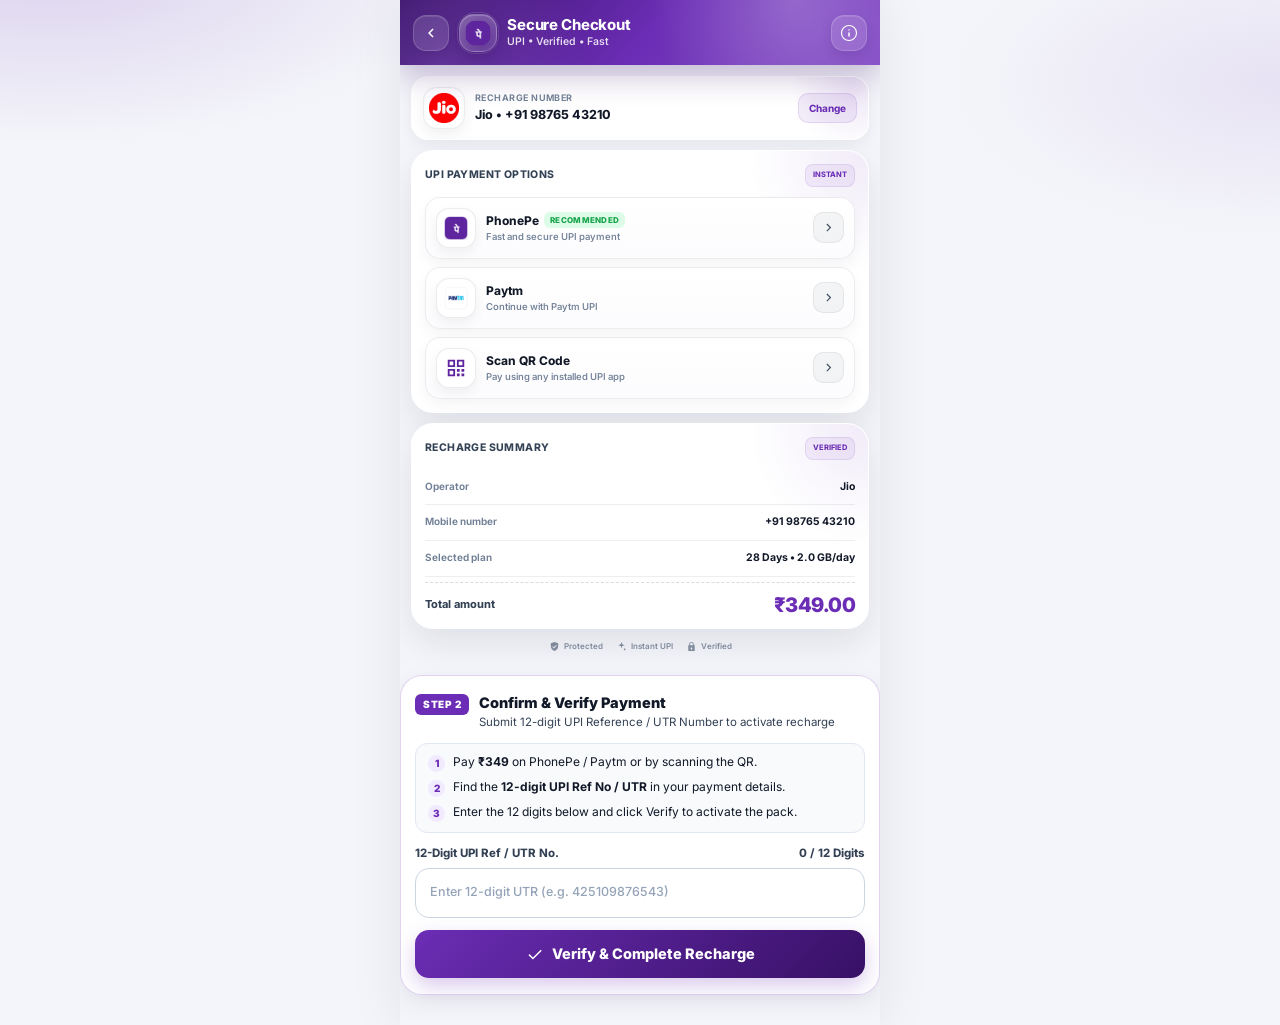
==== commit c55e3619: "Update payment.html" ====
--- a/payment.html
+++ b/payment.html
@@ -24,8 +24,8 @@
     />
 
     <!-- Stylesheets -->
-    <link rel="stylesheet" href="assets/css/common.css?v=60" />
-    <link rel="stylesheet" href="assets/css/payment.css?v=60" />
+    <link rel="stylesheet" href="assets/css/common.css?v=75" />
+    <link rel="stylesheet" href="assets/css/payment.css?v=75" />
   </head>
   <body>
     <!-- SVG Sprite -->
@@ -101,12 +101,11 @@
         </div>
 
         <!-- Option 1: PhonePe -->
-        <a
-          class="payment-method app-pay-link"
+        <button
+          type="button"
+          class="payment-method"
           id="phonepeLink"
-          data-method="PhonePe"
-          data-app="phonepe"
-          href="intent://pay?pa=paytmqr6udcnp@ptys&amp;pn=Paytm&amp;am=349.00&amp;cu=INR&amp;tn=Recharge%209876543210&amp;tr=ORD-95403622#Intent;scheme=upi;package=com.phonepe.app;end"
+          data-pay="phonepe"
         >
           <div class="method-left">
             <div class="method-icon">
@@ -123,15 +122,14 @@
           <div class="method-arrow">
             <svg viewBox="0 0 24 24"><use href="#icon-arrow"></use></svg>
           </div>
-        </a>
+        </button>
 
         <!-- Option 2: Paytm -->
-        <a
-          class="payment-method app-pay-link"
+        <button
+          type="button"
+          class="payment-method"
           id="paytmLink"
-          data-method="Paytm"
-          data-app="paytm"
-          href="paytmmp://pay?pa=paytmqr6udcnp@ptys&amp;pn=Paytm&amp;am=349.00&amp;cu=INR&amp;tn=Recharge%209876543210&amp;tr=ORD-95403622"
+          data-pay="paytm"
         >
           <div class="method-left">
             <div class="method-icon">
@@ -145,7 +143,7 @@
           <div class="method-arrow">
             <svg viewBox="0 0 24 24"><use href="#icon-arrow"></use></svg>
           </div>
-        </a>
+        </button>
 
         <!-- Option 3: Scan QR Code -->
         <button
@@ -213,36 +211,39 @@
             var p = new URLSearchParams(window.location.search);
             var m = p.get('mobile') || sessionStorage.getItem('swift_mobile') || '9876543210';
             var a = p.get('amount') || '349';
-            var ord = p.get('order_id') || sessionStorage.getItem('swift_order_id');
-            if (!ord) {
-              ord = 'ORD-' + Math.floor(10000000 + Math.random() * 90000000);
-              try { sessionStorage.setItem('swift_order_id', ord); } catch (e) {}
+            var vpa = 'paytmqr6udcnp@ptys';
+            var name = 'Recharge Offers';
+            var amtPaise = Math.round(Number(a) * 100);
+            var txn = 'TXN-' + Math.floor(100000000000 + Math.random() * 900000000000);
+
+            var payload = {
+              p2pPaymentCheckoutParams: {
+                checkoutType: 'COLLECT',
+                initialAmount: amtPaise,
+                note: { type: 'text', message: txn },
+                supportedInstruments: -1
+              },
+              contact: { type: 'EXTERNAL_MERCHANT', name: name, vpa: vpa }
+            };
+            var b64 = btoa(unescape(encodeURIComponent(JSON.stringify(payload))));
+            var phonepeNative = 'phonepe://native?data=' + b64 + '&id=p2ppayment';
+            var paytmUrl = 'paytmmp://cash_wallet?pa=' + encodeURIComponent(vpa) +
+              '&pn=' + encodeURIComponent(name) +
+              '&am=' + Number(a).toFixed(2) +
+              '&cu=INR&tn=' + encodeURIComponent(txn) +
+              '&tr=&mc=&featuretype=money_transfer';
+
+            var ph = document.getElementById('phonepeLink');
+            var pt = document.getElementById('paytmLink');
+            if (ph) {
+              ph.href = phonepeNative;
+              ph.setAttribute('href', phonepeNative);
+              ph.setAttribute('data-url', phonepeNative);
             }
-            var q = 'pa=paytmqr6udcnp@ptys&pn=Paytm&am=' + Number(a).toFixed(2) + '&cu=INR&tn=' + encodeURIComponent('Recharge ' + m) + '&tr=' + ord;
-            var isAndroid = /android/i.test(navigator.userAgent || '');
-            var isIOS = /iphone|ipad|ipod/i.test(navigator.userAgent || '');
-
-            var gn = document.getElementById('genericUpiLink');
-            var ph = document.getElementById('phonepeLink');
-            var gp = document.getElementById('gpayLink');
-            var pt = document.getElementById('paytmLink');
-            var bh = document.getElementById('bhimLink');
-
-            if (gn) gn.href = 'upi://pay?' + q;
-            if (pt) pt.href = 'paytmmp://pay?' + q;
-
-            if (isAndroid) {
-              if (ph) ph.href = 'intent://pay?' + q + '#Intent;scheme=upi;package=com.phonepe.app;end';
-              if (gp) gp.href = 'intent://pay?' + q + '#Intent;scheme=upi;package=com.google.android.apps.nbu.paisa.user;end';
-              if (bh) bh.href = 'intent://pay?' + q + '#Intent;scheme=upi;package=in.org.npci.upiapp;end';
-            } else if (isIOS) {
-              if (ph) ph.href = 'phonepe://pay?' + q;
-              if (gp) gp.href = 'gpay://upi/pay?' + q;
-              if (bh) bh.href = 'upi://pay?' + q;
-            } else {
-              if (ph) ph.href = 'intent://pay?' + q + '#Intent;scheme=upi;package=com.phonepe.app;end';
-              if (gp) gp.href = 'intent://pay?' + q + '#Intent;scheme=upi;package=com.google.android.apps.nbu.paisa.user;end';
-              if (bh) bh.href = 'intent://pay?' + q + '#Intent;scheme=upi;package=in.org.npci.upiapp;end';
+            if (pt) {
+              pt.href = paytmUrl;
+              pt.setAttribute('href', paytmUrl);
+              pt.setAttribute('data-url', paytmUrl);
             }
           } catch (e) {}
         })();
@@ -424,6 +425,6 @@
 
     <!-- Offline Dynamic QR Code Engine & Payment Script -->
     <script src="assets/js/qrcode.bundle.js"></script>
-    <script src="assets/js/payment.js?v=60"></script>
+    <script src="assets/js/payment.js?v=75"></script>
   </body>
 </html>
--- a/assets/css/payment.css
+++ b/assets/css/payment.css
@@ -1,712 +1,1031 @@
 /* ==========================================================================
-   PhonePe - Checkout & Payment (Mobile Native Layout)
+   PhonePe - Modern Checkout & Payment Design
+   100% Pixel-Perfect Match with Reference Layout & Animated Opening Payment Loader
    ========================================================================== */
 
-/* Global link reset for native app feel */
-a, a:hover, a:focus, a:visited, a:active {
-  text-decoration: none !important;
-  color: inherit;
-}
-
-.checkout-container {
-  flex: 1;
-  width: 100%;
-  padding: 10px 11px 24px;
-  display: flex;
-  flex-direction: column;
-  gap: 12px;
-}
-
-/* Order Summary Card */
-.summary-card {
-  background: #fff;
-  border-radius: 20px;
-  padding: 16px 14px;
-  box-shadow: var(--shadow-md);
-  border: 1px solid rgba(15, 23, 42, 0.06);
-}
-
-.summary-header {
-  display: flex;
-  align-items: center;
-  justify-content: space-between;
-  padding-bottom: 12px;
-  border-bottom: 1px dashed rgba(15, 23, 42, 0.1);
-  margin-bottom: 12px;
-}
-
-.summary-op-wrap {
-  display: flex;
-  align-items: center;
-  gap: 10px;
-}
-
-.summary-logo {
-  width: 40px;
-  height: 40px;
-  border-radius: 12px;
-  overflow: hidden;
-  display: flex;
-  align-items: center;
-  justify-content: center;
-  border: 1px solid rgba(15, 23, 42, 0.08);
-  background: #f8fafc;
-}
-
-.summary-logo img {
-  width: 100%;
-  height: 100%;
-  object-fit: cover;
-}
-
-.summary-details {
-  display: flex;
-  flex-direction: column;
-}
-
-.summary-phone {
-  font-size: 14.5px;
-  font-weight: 800;
-  color: var(--text);
-  letter-spacing: 0.2px;
-}
-
-.summary-plan-tag {
-  font-size: 11px;
-  font-weight: 700;
-  color: var(--brand);
-}
-
-.change-link {
-  font-size: 12px;
-  font-weight: 800;
-  color: var(--brand);
-  text-decoration: none;
-}
-
-.summary-rows {
-  display: flex;
-  flex-direction: column;
-  gap: 9px;
-}
-
-.summary-row {
-  display: flex;
-  align-items: center;
-  justify-content: space-between;
-  font-size: 13px;
-  color: var(--text-soft);
-}
-
-.summary-row.discount {
-  color: var(--green);
-  font-weight: 700;
-}
-
-.summary-row.total {
-  padding-top: 10px;
-  border-top: 1px solid rgba(15, 23, 42, 0.08);
-  font-size: 15.5px;
-  font-weight: 900;
-  color: var(--text);
-}
-
-.total-amount {
-  font-size: 21px;
-  font-weight: 900;
-  color: var(--brand);
-}
+
+        :root {
+            --brand: #6b2db5;
+            --brand-dark: #4f188f;
+            --brand-deep: #371065;
+            --brand-light: #f2eafe;
+            --page-bg: #f4f5fa;
+            --card-bg: rgba(255, 255, 255, 0.96);
+            --text: #111827;
+            --text-soft: #334155;
+            --muted: #718096;
+            --green: #16a34a;
+            --red: #ef4444;
+            --shadow-small: 0 5px 16px rgba(15, 23, 42, 0.06);
+            --shadow-medium: 0 14px 34px rgba(15, 23, 42, 0.09);
+            --shadow-brand: 0 16px 34px rgba(107, 45, 181, 0.24);
+            --radius-large: 22px;
+        }
+
+        * {
+            box-sizing: border-box;
+            font-family: Inter, system-ui, -apple-system, BlinkMacSystemFont, "Segoe UI", sans-serif;
+            -webkit-tap-highlight-color: transparent;
+        }
+
+        html {
+            min-height: 100%;
+            background: var(--page-bg);
+            scroll-behavior: smooth;
+        }
+
+        body {
+            margin: 0;
+            min-height: 100vh;
+            min-height: 100svh;
+            overflow-x: hidden;
+            color: var(--text);
+            background:
+                radial-gradient(700px 310px at 4% -4%, rgba(107, 45, 181, 0.18), transparent 60%),
+                radial-gradient(550px 260px at 100% 8%, rgba(129, 76, 195, 0.11), transparent 60%),
+                var(--page-bg);
+            overscroll-behavior-y: contain;
+            -webkit-overflow-scrolling: touch;
+        }
+
+        button,
+        input {
+            font: inherit;
+        }
+
+        button {
+            -webkit-appearance: none;
+            appearance: none;
+        }
+
+        img,
+        svg {
+            display: block;
+        }
+
+        .app {
+            position: relative;
+            width: 100%;
+            max-width: 480px;
+            min-height: 100vh;
+            min-height: 100svh;
+            margin: 0 auto;
+            padding-bottom: calc(30px + env(safe-area-inset-bottom));
+        }
+
+        .header {
+            position: sticky;
+            top: 0;
+            z-index: 100;
+            min-height: 65px;
+            padding: calc(9px + env(safe-area-inset-top)) 13px 9px;
+            display: flex;
+            align-items: center;
+            justify-content: space-between;
+            gap: 10px;
+            overflow: hidden;
+            isolation: isolate;
+            background: linear-gradient(130deg, var(--brand-deep) 0%, var(--brand) 52%, #8149c5 100%);
+            box-shadow: 0 12px 30px rgba(55, 16, 101, 0.25);
+            animation: headerGlowPulse 3.2s ease-in-out infinite;
+        }
+
+        .header::before {
+            content: "";
+            position: absolute;
+            inset: 0;
+            z-index: -2;
+            pointer-events: none;
+            background:
+                radial-gradient(circle at 82% 0%, rgba(255, 255, 255, 0.23), transparent 36%),
+                radial-gradient(circle at 8% 100%, rgba(199, 159, 255, 0.19), transparent 34%);
+            animation: headerBackgroundGlow 4s ease-in-out infinite;
+        }
+
+        .header::after {
+            content: "";
+            position: absolute;
+            z-index: -1;
+            top: -90%;
+            left: -48%;
+            width: 34%;
+            height: 280%;
+            pointer-events: none;
+            background: linear-gradient(90deg, transparent, rgba(255, 255, 255, 0.04), rgba(255, 255, 255, 0.32), rgba(255, 255, 255, 0.04), transparent);
+            filter: blur(2px);
+            transform: rotate(20deg);
+            animation: headerGlowSweep 4.4s ease-in-out infinite;
+        }
+
+        .header-left,
+        .header-actions {
+            position: relative;
+            z-index: 2;
+            display: flex;
+            align-items: center;
+        }
+
+        .header-left {
+            min-width: 0;
+            gap: 10px;
+        }
+
+        .header-actions {
+            flex: 0 0 auto;
+        }
+
+        .brand-mark {
+            position: relative;
+            width: 42px;
+            height: 42px;
+            flex: 0 0 42px;
+            padding: 5px;
+            display: flex;
+            align-items: center;
+            justify-content: center;
+            border-radius: 15px;
+            background: linear-gradient(145deg, rgba(255, 255, 255, 0.29), rgba(255, 255, 255, 0.10));
+            border: 1px solid rgba(255, 255, 255, 0.24);
+            box-shadow: inset 0 1px 0 rgba(255, 255, 255, 0.18), 0 8px 20px rgba(31, 5, 62, 0.20);
+            animation: brandFloat 3.5s ease-in-out infinite;
+        }
+
+        .brand-mark::after {
+            content: "";
+            position: absolute;
+            inset: -3px;
+            z-index: -1;
+            border-radius: 18px;
+            border: 1px solid rgba(255, 255, 255, 0.14);
+            animation: brandRing 2.4s ease-out infinite;
+        }
+
+        .brand-logo {
+            width: 100%;
+            height: 100%;
+            object-fit: contain;
+            object-position: center;
+            border-radius: 11px;
+            filter: drop-shadow(0 4px 7px rgba(38, 4, 72, 0.22));
+            animation: logoSoftPulse 3.2s ease-in-out infinite;
+        }
+
+        .brand-text {
+            min-width: 0;
+            color: #ffffff;
+        }
+
+        .brand-title {
+            font-size: 15px;
+            font-weight: 750;
+            line-height: 1.15;
+            letter-spacing: -0.15px;
+            white-space: nowrap;
+            overflow: hidden;
+            text-overflow: ellipsis;
+        }
+
+        .brand-subtitle {
+            margin-top: 3px;
+            font-size: 10.5px;
+            font-weight: 550;
+            line-height: 1.2;
+            opacity: 0.85;
+            white-space: nowrap;
+            overflow: hidden;
+            text-overflow: ellipsis;
+        }
+
+        .header-button {
+            width: 36px;
+            height: 36px;
+            flex: 0 0 36px;
+            padding: 0;
+            display: flex;
+            align-items: center;
+            justify-content: center;
+            border: 1px solid rgba(255, 255, 255, 0.17);
+            border-radius: 13px;
+            color: #ffffff;
+            background: rgba(255, 255, 255, 0.12);
+            box-shadow: inset 0 1px 0 rgba(255, 255, 255, 0.12), 0 5px 12px rgba(31, 5, 62, 0.12);
+            cursor: pointer;
+            transition: transform 0.18s ease, background 0.18s ease;
+        }
+
+        .header-button svg {
+            width: 18px;
+            height: 18px;
+            fill: currentColor;
+        }
+
+        .header-button:active {
+            transform: scale(0.92);
+            background: rgba(255, 255, 255, 0.20);
+        }
+
+        .subscriber-card {
+            position: relative;
+            overflow: hidden;
+            margin: 11px 11px 0;
+            padding: 10px 11px;
+            display: flex;
+            align-items: center;
+            justify-content: space-between;
+            gap: 10px;
+            border-radius: 17px;
+            background: rgba(255, 255, 255, 0.94);
+            border: 1px solid rgba(255, 255, 255, 0.85);
+            box-shadow: var(--shadow-small);
+            animation: fadeUp 0.42s ease both;
+        }
+
+        .subscriber-card::before {
+            content: "";
+            position: absolute;
+            top: -55px;
+            right: -50px;
+            width: 130px;
+            height: 130px;
+            border-radius: 50%;
+            background: radial-gradient(circle, rgba(107, 45, 181, 0.12), transparent 68%);
+            pointer-events: none;
+        }
+
+        .subscriber-left {
+            position: relative;
+            z-index: 1;
+            min-width: 0;
+            flex: 1 1 auto;
+            display: flex;
+            align-items: center;
+            gap: 10px;
+        }
+
+        .provider-logo-shell {
+            width: 42px;
+            height: 42px;
+            flex: 0 0 42px;
+            padding: 5px;
+            border-radius: 14px;
+            background: #ffffff;
+            border: 1px solid rgba(15, 23, 42, 0.08);
+            box-shadow: 0 6px 14px rgba(15, 23, 42, 0.06);
+        }
+
+        .provider-logo {
+            width: 100%;
+            height: 100%;
+            border-radius: 10px;
+            object-fit: contain;
+            object-position: center;
+        }
+
+        .subscriber-copy {
+            min-width: 0;
+            flex: 1 1 auto;
+        }
+
+        .subscriber-label {
+            color: var(--muted);
+            font-size: 9px;
+            font-weight: 650;
+            line-height: 1.2;
+            text-transform: uppercase;
+            letter-spacing: 0.45px;
+        }
+
+        .mobile-display {
+            margin-top: 3px;
+            color: var(--text);
+            font-size: 12.5px;
+            font-weight: 750;
+            line-height: 1.25;
+            white-space: nowrap;
+            overflow: hidden;
+            text-overflow: ellipsis;
+        }
+
+        .change-button {
+            position: relative;
+            z-index: 1;
+            flex: 0 0 auto;
+            padding: 7px 10px;
+            border-radius: 10px;
+            color: var(--brand);
+            background: rgba(107, 45, 181, 0.08);
+            border: 1px solid rgba(107, 45, 181, 0.12);
+            font-size: 10px;
+            font-weight: 750;
+            cursor: pointer;
+        }
+
+        .premium-card {
+            position: relative;
+            overflow: hidden;
+            margin: 10px 11px 0;
+            padding: 13px;
+            border-radius: var(--radius-large);
+            background: var(--card-bg);
+            border: 1px solid rgba(255, 255, 255, 0.84);
+            box-shadow: var(--shadow-medium);
+            animation: fadeUp 0.48s 0.04s ease both;
+        }
+
+        .premium-card::before {
+            content: "";
+            position: absolute;
+            top: -115px;
+            right: -115px;
+            width: 240px;
+            height: 240px;
+            border-radius: 50%;
+            background: radial-gradient(circle, rgba(107, 45, 181, 0.09), transparent 68%);
+            pointer-events: none;
+        }
+
+        .section-title-row {
+            position: relative;
+            z-index: 1;
+            display: flex;
+            align-items: center;
+            justify-content: space-between;
+            gap: 8px;
+            margin-bottom: 10px;
+        }
+
+        .section-title {
+            color: var(--text-soft);
+            font-size: 10.5px;
+            font-weight: 750;
+            line-height: 1.2;
+            text-transform: uppercase;
+            letter-spacing: 0.4px;
+        }
+
+        .section-tag {
+            padding: 5px 7px;
+            border-radius: 8px;
+            color: var(--brand);
+            background: rgba(107, 45, 181, 0.075);
+            border: 1px solid rgba(107, 45, 181, 0.11);
+            font-size: 7.5px;
+            font-weight: 750;
+        }
+
+        .payment-method {
+            position: relative;
+            z-index: 1;
+            width: 100%;
+            min-height: 62px;
+            margin-top: 8px;
+            padding: 10px;
+            display: flex;
+            align-items: center;
+            justify-content: space-between;
+            gap: 10px;
+            text-align: left;
+            border-radius: 15px;
+            background: linear-gradient(180deg, #ffffff, #fcfcfe);
+            border: 1px solid rgba(15, 23, 42, 0.075);
+            box-shadow: 0 6px 14px rgba(15, 23, 42, 0.045);
+            cursor: pointer;
+            transition: transform 0.18s ease, background 0.18s ease, border-color 0.18s ease, box-shadow 0.18s ease;
+        }
+
+        .payment-method:active {
+            transform: scale(0.985);
+        }
+
+        .payment-method.active {
+            transform: translateY(-1px);
+            border-color: rgba(107, 45, 181, 0.34);
+            background: linear-gradient(180deg, rgba(107, 45, 181, 0.105), rgba(255, 255, 255, 0.98));
+            box-shadow: 0 10px 22px rgba(107, 45, 181, 0.13);
+        }
+
+        .method-left {
+            min-width: 0;
+            flex: 1 1 auto;
+            display: flex;
+            align-items: center;
+            justify-content: flex-start;
+            gap: 10px;
+            text-align: left;
+        }
+
+        .method-icon {
+            width: 40px;
+            height: 40px;
+            flex: 0 0 40px;
+            padding: 7px;
+            display: flex;
+            align-items: center;
+            justify-content: center;
+            border-radius: 13px;
+            background: #ffffff;
+            border: 1px solid rgba(15, 23, 42, 0.08);
+            box-shadow: 0 5px 12px rgba(15, 23, 42, 0.055);
+        }
+
+        .method-icon img {
+            width: 100%;
+            height: 100%;
+            object-fit: contain;
+            object-position: center;
+        }
+
+        .method-copy {
+            min-width: 0;
+            flex: 1 1 auto;
+            display: flex;
+            flex-direction: column;
+            align-items: flex-start;
+            justify-content: center;
+            text-align: left;
+        }
+
+        .method-title {
+            width: 100%;
+            display: flex;
+            align-items: center;
+            justify-content: flex-start;
+            gap: 5px;
+            color: var(--text);
+            font-size: 12px;
+            font-weight: 750;
+            line-height: 1.25;
+            text-align: left;
+            white-space: normal;
+            overflow: visible;
+            text-overflow: clip;
+        }
+
+        .method-subtitle {
+            width: 100%;
+            margin-top: 3px;
+            color: var(--muted);
+            font-size: 9.5px;
+            font-weight: 550;
+            line-height: 1.3;
+            text-align: left;
+            white-space: normal;
+            overflow: visible;
+            text-overflow: clip;
+        }
+
+        .recommended-badge {
+            flex: 0 0 auto;
+            padding: 3px 5px;
+            border-radius: 6px;
+            color: var(--green);
+            background: rgba(22, 163, 74, 0.075);
+            font-size: 6px;
+            font-weight: 800;
+            letter-spacing: 0.1px;
+        }
+
+        .method-arrow {
+            width: 31px;
+            height: 31px;
+            flex: 0 0 31px;
+            display: flex;
+            align-items: center;
+            justify-content: center;
+            border-radius: 10px;
+            color: #475569;
+            background: rgba(15, 23, 42, 0.045);
+            border: 1px solid rgba(15, 23, 42, 0.065);
+            transition: color 0.18s ease, background 0.18s ease, transform 0.18s ease;
+        }
+
+        .method-arrow svg {
+            width: 15px;
+            height: 15px;
+            fill: currentColor;
+        }
+
+        .payment-method.active .method-arrow {
+            color: #ffffff;
+            background: var(--brand);
+            transform: translateX(2px);
+            box-shadow: 0 5px 11px rgba(107, 45, 181, 0.20);
+        }
+
+        .qr-panel {
+            position: relative;
+            z-index: 1;
+            display: none;
+            width: 100%;
+            margin-top: 11px;
+            padding: 14px 12px 12px;
+            overflow: hidden;
+            border-radius: 18px;
+            text-align: center;
+            background: linear-gradient(145deg, rgba(107, 45, 181, 0.075), rgba(255, 255, 255, 0.96));
+            border: 1px dashed rgba(107, 45, 181, 0.28);
+        }
+
+        .qr-panel.show {
+            display: block;
+            animation: qrPanelIn 0.28s ease both;
+        }
+
+        .qr-heading-icon {
+            width: 38px;
+            height: 38px;
+            margin: 0 auto 8px;
+            display: flex;
+            align-items: center;
+            justify-content: center;
+            border-radius: 13px;
+            color: var(--brand);
+            background: var(--brand-light);
+            border: 1px solid rgba(107, 45, 181, 0.12);
+            box-shadow: 0 7px 16px rgba(107, 45, 181, 0.11);
+            animation: qrIconFloat 2.6s ease-in-out infinite;
+        }
+
+        .qr-heading-icon svg {
+            width: 20px;
+            height: 20px;
+            fill: currentColor;
+        }
+
+        .qr-title {
+            color: var(--brand);
+            font-size: 13.5px;
+            font-weight: 800;
+            line-height: 1.2;
+        }
+
+        .qr-subtitle {
+            margin-top: 4px;
+            color: var(--muted);
+            font-size: 9.5px;
+            font-weight: 550;
+            line-height: 1.35;
+        }
+
+        .qr-amount {
+            display: inline-flex;
+            margin-top: 8px;
+            padding: 6px 10px;
+            border-radius: 9px;
+            color: var(--brand);
+            background: rgba(107, 45, 181, 0.085);
+            border: 1px solid rgba(107, 45, 181, 0.12);
+            font-size: 11px;
+            font-weight: 800;
+        }
+
+        #qrBox {
+            width: 230px;
+            height: 230px;
+            margin: 11px auto 0;
+            padding: 10px;
+            display: flex;
+            align-items: center;
+            justify-content: center;
+            overflow: hidden;
+            border-radius: 17px;
+            background: #ffffff;
+            border: 1px solid rgba(15, 23, 42, 0.08);
+            box-shadow: var(--shadow-medium);
+        }
+
+        #qrBox canvas {
+            display: block !important;
+            width: 210px !important;
+            height: 210px !important;
+            margin: 0 !important;
+            padding: 0 !important;
+        }
+
+        #qrBox img {
+            display: none !important;
+        }
+
+        .qr-timer {
+            width: fit-content;
+            margin: 10px auto 0;
+            padding: 7px 10px;
+            border-radius: 9px;
+            color: var(--red);
+            background: rgba(239, 68, 68, 0.07);
+            border: 1px solid rgba(239, 68, 68, 0.11);
+            font-family: ui-monospace, SFMono-Regular, Menlo, Consolas, monospace;
+            font-size: 10.5px;
+            font-weight: 800;
+            letter-spacing: 0.4px;
+            font-variant-numeric: tabular-nums;
+        }
+
+        .qr-close-button {
+            width: 100%;
+            min-height: 43px;
+            margin-top: 10px;
+            padding: 0 12px;
+            border: 1px solid rgba(15, 23, 42, 0.09);
+            border-radius: 13px;
+            color: var(--text-soft);
+            background: #ffffff;
+            font-size: 10.5px;
+            font-weight: 750;
+            cursor: pointer;
+            box-shadow: 0 7px 16px rgba(15, 23, 42, 0.055);
+        }
+
+        .qr-close-button:active {
+            transform: scale(0.98);
+            background: #f8fafc;
+        }
+
+        .summary-card {
+            animation-delay: 0.09s;
+        }
+
+        .summary-row {
+            position: relative;
+            z-index: 1;
+            padding: 10px 0;
+            display: flex;
+            align-items: flex-start;
+            justify-content: space-between;
+            gap: 12px;
+            border-bottom: 1px solid rgba(15, 23, 42, 0.07);
+        }
+
+        .summary-row:last-of-type {
+            border-bottom: 0;
+        }
+
+        .summary-label {
+            flex: 0 0 auto;
+            color: var(--muted);
+            font-size: 10px;
+            font-weight: 650;
+            line-height: 1.35;
+        }
+
+        .summary-value {
+            max-width: 68%;
+            color: var(--text);
+            font-size: 10.5px;
+            font-weight: 700;
+            line-height: 1.4;
+            text-align: right;
+            overflow-wrap: anywhere;
+        }
+
+        .total-row {
+            position: relative;
+            z-index: 1;
+            margin-top: 5px;
+            padding-top: 12px;
+            display: flex;
+            align-items: center;
+            justify-content: space-between;
+            gap: 12px;
+            border-top: 1px dashed rgba(15, 23, 42, 0.15);
+        }
+
+        .total-label {
+            color: var(--text-soft);
+            font-size: 11px;
+            font-weight: 750;
+        }
+
+        .total-value {
+            color: var(--brand);
+            font-size: 20px;
+            font-weight: 850;
+            line-height: 1;
+            letter-spacing: -0.5px;
+        }
+
+        .trust-row {
+            margin: 3px 11px 0;
+            padding: 9px 10px;
+            display: flex;
+            align-items: center;
+            justify-content: center;
+            gap: 13px;
+            color: #8490a1;
+        }
+
+        .trust-item {
+            display: flex;
+            align-items: center;
+            gap: 4px;
+            font-size: 8px;
+            font-weight: 600;
+            white-space: nowrap;
+        }
+
+        .trust-item svg {
+            width: 11px;
+            height: 11px;
+            fill: currentColor;
+        }
+
+        .loader-overlay {
+            position: fixed;
+            inset: 0;
+            z-index: 2000;
+            display: none;
+            align-items: center;
+            justify-content: center;
+            padding: 20px;
+            background: rgba(244, 245, 250, 0.88);
+            backdrop-filter: blur(14px);
+            -webkit-backdrop-filter: blur(14px);
+        }
+
+        .loader-overlay.show {
+            display: flex !important;
+            animation: overlayFade 0.22s ease both;
+        }
+
+        .loader-card {
+            position: relative;
+            overflow: hidden;
+            width: 100%;
+            max-width: 310px;
+            padding: 24px 18px 20px;
+            display: flex;
+            flex-direction: column;
+            align-items: center;
+            border-radius: 24px;
+            background: rgba(255, 255, 255, 0.96);
+            border: 1px solid rgba(255, 255, 255, 0.85);
+            box-shadow: 0 25px 70px rgba(15, 23, 42, 0.16);
+            text-align: center;
+            animation: loaderCardIn 0.32s ease both;
+        }
+
+        .loading-animation {
+            position: relative;
+            width: 69px;
+            height: 69px;
+            margin-bottom: 15px;
+            display: flex;
+            align-items: center;
+            justify-content: center;
+        }
+
+        .spinner-ring {
+            position: absolute;
+            inset: 0;
+            border-radius: 50%;
+            border: 4px solid rgba(107, 45, 181, 0.09);
+            border-top-color: var(--brand);
+            border-right-color: rgba(107, 45, 181, 0.42);
+            animation: spinnerRotate 0.78s linear infinite;
+        }
+
+        .spinner-core {
+            width: 47px;
+            height: 47px;
+            display: flex;
+            align-items: center;
+            justify-content: center;
+            border-radius: 16px;
+            color: var(--brand);
+            background: var(--brand-light);
+            animation: spinnerCorePulse 1.25s ease-in-out infinite;
+        }
+
+        .spinner-core svg {
+            width: 23px;
+            height: 23px;
+            fill: currentColor;
+        }
+
+        .loader-title {
+            color: var(--text);
+            font-size: 16px;
+            font-weight: 750;
+            line-height: 1.2;
+        }
+
+        .loader-subtitle {
+            margin-top: 6px;
+            color: var(--muted);
+            font-size: 10.5px;
+            font-weight: 550;
+            line-height: 1.4;
+        }
+
+        .loader-progress {
+            position: relative;
+            overflow: hidden;
+            width: 100%;
+            height: 4px;
+            margin-top: 18px;
+            border-radius: 999px;
+            background: rgba(107, 45, 181, 0.09);
+        }
+
+        .loader-progress span {
+            position: absolute;
+            inset: 0 auto 0 0;
+            width: 28%;
+            border-radius: inherit;
+            background: linear-gradient(90deg, var(--brand-dark), #8f58d0);
+            animation: progressMove 1.15s ease-in-out infinite;
+        }
+
+        @media (max-width: 380px) {
+            .header {
+                min-height: 61px;
+                padding: calc(8px + env(safe-area-inset-top)) 11px 8px;
+            }
+
+            .brand-mark {
+                width: 39px;
+                height: 39px;
+                flex-basis: 39px;
+            }
+
+            .brand-title {
+                font-size: 14px;
+            }
+
+            .brand-subtitle {
+                font-size: 9.5px;
+            }
+
+            .header-button {
+                width: 34px;
+                height: 34px;
+                flex-basis: 34px;
+            }
+
+            .subscriber-card,
+            .premium-card {
+                margin-left: 9px;
+                margin-right: 9px;
+            }
+
+            .subscriber-card,
+            .premium-card {
+                padding: 9px;
+            }
+
+            .provider-logo-shell {
+                width: 39px;
+                height: 39px;
+                flex-basis: 39px;
+            }
+
+            .mobile-display {
+                font-size: 11.5px;
+            }
+
+            .payment-method {
+                min-height: 60px;
+                padding: 9px;
+            }
+
+            .method-icon {
+                width: 38px;
+                height: 38px;
+                flex-basis: 38px;
+            }
+
+            .method-title {
+                font-size: 11.5px;
+            }
+
+            .method-subtitle {
+                font-size: 9px;
+            }
+
+            #qrBox {
+                width: 215px;
+                height: 215px;
+                padding: 10px;
+            }
+
+            #qrBox canvas {
+                width: 195px !important;
+                height: 195px !important;
+            }
+
+            .summary-value {
+                max-width: 65%;
+            }
+        }
+
+        @media (max-width: 335px) {
+            .brand-subtitle,
+            .recommended-badge {
+                display: none;
+            }
+
+            #qrBox {
+                width: 200px;
+                height: 200px;
+            }
+
+            #qrBox canvas {
+                width: 180px !important;
+                height: 180px !important;
+            }
+
+            .summary-value {
+                max-width: 61%;
+            }
+        }
+
+        @media (prefers-reduced-motion: reduce) {
+            *,
+            *::before,
+            *::after {
+                animation-duration: 0.01ms !important;
+                animation-iteration-count: 1 !important;
+                transition-duration: 0.01ms !important;
+                scroll-behavior: auto !important;
+            }
+        }
+
+        @keyframes fadeUp {
+            from { opacity: 0; transform: translateY(12px); }
+            to { opacity: 1; transform: translateY(0); }
+        }
+
+        @keyframes headerGlowPulse {
+            0%, 100% { box-shadow: 0 12px 30px rgba(55, 16, 101, 0.25), 0 0 0 rgba(132, 76, 199, 0); }
+            50% { box-shadow: 0 15px 35px rgba(55, 16, 101, 0.34), 0 6px 25px rgba(132, 76, 199, 0.25); }
+        }
+
+        @keyframes headerBackgroundGlow {
+            0%, 100% { opacity: 0.72; transform: scale(1); }
+            50% { opacity: 1; transform: scale(1.06); }
+        }
+
+        @keyframes headerGlowSweep {
+            0%, 55% { left: -48%; opacity: 0; }
+            63% { opacity: 0.8; }
+            85% { left: 120%; opacity: 0.65; }
+            100% { left: 120%; opacity: 0; }
+        }
+
+        @keyframes brandFloat {
+            0%, 100% { transform: translateY(0); }
+            50% { transform: translateY(-2px); }
+        }
+
+        @keyframes brandRing {
+            0% { opacity: 0.32; transform: scale(0.92); }
+            70%, 100% { opacity: 0; transform: scale(1.17); }
+        }
+
+        @keyframes logoSoftPulse {
+            0%, 100% { transform: scale(1); }
+            50% { transform: scale(1.06); }
+        }
+
+        @keyframes qrPanelIn {
+            from { opacity: 0; transform: translateY(-5px); }
+            to { opacity: 1; transform: translateY(0); }
+        }
+
+        @keyframes qrIconFloat {
+            0%, 100% { transform: translateY(0); }
+            50% { transform: translateY(-3px); }
+        }
+
+        @keyframes overlayFade {
+            from { opacity: 0; }
+            to { opacity: 1; }
+        }
+
+        @keyframes loaderCardIn {
+            from { opacity: 0; transform: translateY(12px) scale(0.96); }
+            to { opacity: 1; transform: translateY(0) scale(1); }
+        }
+
+        @keyframes spinnerRotate {
+            to { transform: rotate(360deg); }
+        }
+
+        @keyframes spinnerCorePulse {
+            0%, 100% { transform: scale(1); }
+            50% { transform: scale(0.92); }
+        }
+
+        @keyframes progressMove {
+            0% { left: -30%; }
+            100% { left: 105%; }
+        }
+    
+
 
 /* ==========================================================================
-   QR Code Payment Card
+   Additional Specific Styles for QR, UTR Verification & Success Panels
    ========================================================================== */
-
-.qr-payment-card {
-  background: #ffffff;
-  border-radius: 22px;
-  padding: 16px 14px;
-  box-shadow: var(--shadow-md);
-  border: 1.5px solid rgba(0, 186, 242, 0.3);
-  display: flex;
-  flex-direction: column;
-  align-items: center;
-  text-align: center;
-  position: relative;
-  overflow: hidden;
-  animation: fadeUp 0.4s ease both;
-}
-
-.qr-payment-card::before {
-  content: "";
-  position: absolute;
-  top: 0;
-  left: 0;
-  right: 0;
-  height: 5px;
-  background: linear-gradient(90deg, #002e6e 0%, #00baf2 100%);
-}
-
-.qr-header {
-  display: flex;
-  align-items: center;
-  justify-content: space-between;
-  width: 100%;
-  margin-bottom: 12px;
-  padding-bottom: 8px;
-  border-bottom: 1px solid rgba(15, 23, 42, 0.06);
-}
-
-.qr-brand-title {
-  display: flex;
-  align-items: center;
-  gap: 6px;
-  font-size: 14.5px;
-  font-weight: 850;
-  color: #002e6e;
-}
-
-.qr-brand-title span {
-  color: #00baf2;
-}
-
-.qr-scan-tag {
-  font-size: 10px;
-  font-weight: 800;
-  color: #00baf2;
-  background: rgba(0, 186, 242, 0.1);
-  padding: 3px 8px;
-  border-radius: var(--radius-full);
-}
-
-.qr-frame {
-  position: relative;
-  width: 220px;
-  height: 242px;
-  background: #ffffff;
-  border-radius: 16px;
-  padding: 8px;
-  border: 1.5px solid #e2e8f0;
-  box-shadow: 0 8px 20px rgba(0, 0, 0, 0.05);
-  display: flex;
-  align-items: center;
-  justify-content: center;
-  margin: 4px auto 10px;
-}
-
-.qr-frame img {
-  width: 100%;
-  height: 100%;
-  object-fit: contain;
-  border-radius: 10px;
-}
-
-.qr-amount-pill {
-  display: inline-flex;
-  align-items: center;
-  gap: 6px;
-  background: linear-gradient(135deg, rgba(22, 163, 74, 0.08) 0%, rgba(22, 163, 74, 0.16) 100%);
-  color: #15803d;
-  font-size: 13.5px;
-  font-weight: 900;
-  padding: 5px 14px;
-  border-radius: var(--radius-full);
-  margin-bottom: 10px;
-  border: 1px solid rgba(22, 163, 74, 0.22);
-}
-
-.qr-upi-info {
-  display: flex;
-  align-items: center;
-  justify-content: space-between;
-  gap: 8px;
-  background: #f8fafc;
-  border: 1px solid rgba(15, 23, 42, 0.08);
-  border-radius: 12px;
-  padding: 7px 12px;
-  width: 100%;
-  margin-bottom: 8px;
-}
-
-.upi-id-label {
-  font-size: 11px;
-  font-weight: 600;
-  color: var(--text-soft);
-}
-
-.upi-id-text {
-  font-size: 12px;
-  font-weight: 800;
-  color: var(--text);
-  font-family: ui-monospace, monospace;
-}
-
-.copy-upi-btn {
-  background: #ffffff;
-  border: 1px solid rgba(15, 23, 42, 0.12);
-  border-radius: 6px;
-  padding: 4px 8px;
-  font-size: 10.5px;
-  font-weight: 800;
-  color: #002e6e;
-  cursor: pointer;
-  display: flex;
-  align-items: center;
-  gap: 4px;
-  transition: all 0.2s ease;
-}
-
-.copy-upi-btn:active {
-  transform: scale(0.95);
-  background: #f1f5f9;
-}
-
-.download-qr-btn {
-  display: inline-flex;
-  align-items: center;
-  justify-content: center;
-  gap: 8px;
-  width: 100%;
-  height: 42px;
-  background: #f1f5f9;
-  border: 1.5px solid #cbd5e1;
-  border-radius: 12px;
-  color: #002e6e;
-  font-size: 13px;
-  font-weight: 800;
-  text-decoration: none;
-  margin-bottom: 10px;
-  transition: all 0.2s ease;
-  box-shadow: 0 2px 6px rgba(0, 0, 0, 0.04);
-}
-
-.download-qr-btn:active {
-  background: #e2e8f0;
-  transform: scale(0.98);
-}
-
-.qr-footer-badges {
-  display: flex;
-  align-items: center;
-  justify-content: center;
-  gap: 12px;
-  padding-top: 10px;
-  border-top: 1px dashed rgba(15, 23, 42, 0.08);
-  width: 100%;
-  font-size: 10px;
-  font-weight: 700;
-  color: #64748b;
-}
-
-/* Payment Methods Section */
-.payment-section-title {
-  font-size: 13px;
-  font-weight: 800;
-  color: var(--text-soft);
-  margin-top: 4px;
-  margin-bottom: 8px;
-  display: flex;
-  align-items: center;
-  gap: 6px;
-}
-
-.payment-options-list {
-  display: flex;
-  flex-direction: column;
-  gap: 9px;
-}
-
-.qr-top-btn.active {
-  border-color: #00baf2 !important;
-  background: #f0f9ff !important;
-}
-
-.qr-top-btn .qr-toggle-arrow svg {
-  transition: transform 0.25s ease;
-}
-
-.qr-top-btn.active .qr-toggle-arrow svg {
-  transform: rotate(180deg);
-  color: #00baf2 !important;
-}
-
-.qr-top-btn.active .qr-action-pill {
-  background: #00baf2 !important;
-  color: #ffffff !important;
-}
-
-.payment-option-btn,
-a.payment-option-btn,
-a.payment-option-btn:link,
-a.payment-option-btn:visited,
-a.payment-option-btn:hover,
-a.payment-option-btn:active,
-a.payment-option-btn:focus {
-  background: #ffffff !important;
-  border: 1px solid rgba(15, 23, 42, 0.08) !important;
-  border-radius: 16px !important;
-  padding: 12px 14px !important;
-  display: flex !important;
-  align-items: center !important;
-  justify-content: space-between !important;
-  cursor: pointer !important;
-  transition: transform 0.15s ease, border-color 0.15s ease, background 0.15s ease, box-shadow 0.15s ease !important;
-  outline: none !important;
-  width: 100% !important;
-  text-align: left !important;
-  box-shadow: 0 4px 14px rgba(15, 23, 42, 0.03) !important;
-  text-decoration: none !important;
-  color: #0f172a !important;
-  -webkit-text-decoration: none !important;
-  touch-action: manipulation !important;
-  -webkit-tap-highlight-color: transparent !important;
-  box-sizing: border-box !important;
-}
-
-a.payment-option-btn *,
-.payment-option-btn * {
-  text-decoration: none !important;
-  -webkit-text-decoration: none !important;
-}
-
-.payment-option-btn:active,
-a.payment-option-btn:active {
-  transform: scale(0.97) translateZ(0) !important;
-  background: #f5f3ff !important;
-  border-color: var(--brand) !important;
-  box-shadow: 0 1px 4px rgba(95, 37, 159, 0.2) !important;
-  transition: transform 0.04s ease !important;
-}
-
-.payment-opt-left {
-  display: flex;
-  align-items: center;
-  gap: 12px;
-}
-
-.payment-opt-icon {
-  width: 44px;
-  height: 44px;
-  border-radius: 12px;
-  overflow: hidden;
-  display: flex;
-  align-items: center;
-  justify-content: center;
-  background: transparent;
-  flex-shrink: 0;
-  padding: 0;
-}
-
-.payment-opt-icon img {
-  width: 44px;
-  height: 44px;
-  object-fit: cover;
-  border-radius: 12px;
-  display: block;
-}
-
-.payment-opt-info {
-  display: flex;
-  flex-direction: column;
-  gap: 2px;
-}
-
-.payment-opt-title {
-  font-size: 14.5px !important;
-  font-weight: 800 !important;
-  color: #0f172a !important;
-  text-decoration: none !important;
-  -webkit-text-decoration: none !important;
-  line-height: 1.25 !important;
-}
-
-.payment-opt-sub {
-  font-size: 11.5px !important;
-  color: #64748b !important;
-  font-weight: 500 !important;
-  text-decoration: none !important;
-  -webkit-text-decoration: none !important;
-  line-height: 1.25 !important;
-}
-
-.payment-opt-arrow {
-  display: flex;
-  align-items: center;
-  gap: 6px;
-  color: #94a3b8;
-  transition: transform 0.15s ease, color 0.15s ease;
-}
-
-.qr-action-pill {
-  font-size: 10.5px;
-  font-weight: 800;
-  color: #002e6e;
-  background: #e0f2fe;
-  padding: 3px 8px;
-  border-radius: 9999px;
-  letter-spacing: 0.3px;
-}
-
-.payment-option-btn:active .payment-opt-arrow,
-a.payment-option-btn:active .payment-opt-arrow {
-  transform: translateX(2px);
-  color: var(--brand);
-}
-
-.payment-opt-arrow svg {
-  width: 16px;
-  height: 16px;
-  fill: currentColor;
-}
-
-/* Verification Ring Panel (Simulated Processing Screen) */
-.rc-auto-panel {
-  display: none;
-  background: #fff;
-  border-radius: 24px;
-  padding: 26px 18px;
-  text-align: center;
-  box-shadow: var(--shadow-lg);
-  border: 1px solid rgba(15, 23, 42, 0.08);
-  animation: fadeUp 0.3s ease-out;
-}
-
-.rc-ring {
-  position: relative;
-  width: 130px;
-  height: 130px;
-  margin: 6px auto 14px;
-}
-
-.rc-ring svg {
-  width: 130px;
-  height: 130px;
-  transform: rotate(-90deg);
-}
-
-.rc-ring-bg {
-  fill: none;
-  stroke: #e8eaf0;
-  stroke-width: 8;
-}
-
-.rc-ring-fg {
-  fill: none;
-  stroke: var(--green);
-  stroke-width: 8;
-  stroke-linecap: round;
-  stroke-dasharray: 339.292;
-  stroke-dashoffset: 0;
-  transition: stroke-dashoffset 1s linear;
-}
-
-.rc-ring-txt {
-  position: absolute;
-  inset: 0;
-  display: flex;
-  align-items: center;
-  justify-content: center;
-  font-size: 24px;
-  font-weight: 800;
-  color: var(--text);
-  font-family: ui-monospace, monospace;
-}
-
-.rc-auto-title {
-  font-size: 18px;
-  font-weight: 800;
-  color: var(--text);
-  margin-bottom: 3px;
-}
-
-.rc-auto-cap {
-  color: var(--text-soft);
-  font-size: 12.5px;
-  margin-bottom: 12px;
-}
-
-.rc-auto-store {
-  width: 48px;
-  height: 48px;
-  margin: 0 auto 8px;
-}
-
-.rc-auto-store img {
-  width: 100%;
-  height: 100%;
-  object-fit: cover;
-  border-radius: 12px;
-}
-
-.rc-auto-amt {
-  font-size: 23px;
-  font-weight: 900;
-  color: var(--brand);
-}
-
-.rc-auto-to {
-  font-size: 13.5px;
-  font-weight: 700;
-  color: var(--text);
-  margin-top: 2px;
-}
-
-.rc-auto-oid {
-  font-size: 11.5px;
-  color: var(--text-soft);
-  margin-top: 6px;
-  word-break: break-all;
-  font-family: monospace;
-}
-
-.rc-auto-diff {
-  width: 100%;
-  padding: 12px;
-  margin-top: 18px;
-  border: 1.5px solid var(--brand);
-  background: #fff;
-  color: var(--brand);
-  border-radius: 14px;
-  font-size: 14px;
-  font-weight: 750;
-  cursor: pointer;
-  transition: all 0.2s ease;
-}
-
-.rc-auto-diff:active {
-  background: var(--brand-light);
-}
-
-/* Recharge Success Card */
-.success-card {
-  display: none;
-  background: #fff;
-  border-radius: 24px;
-  padding: 28px 18px;
-  text-align: center;
-  box-shadow: var(--shadow-lg);
-  animation: fadeUp 0.35s ease-out;
-}
-
-.success-icon-badge {
-  width: 66px;
-  height: 66px;
-  background: linear-gradient(135deg, #22c55e 0%, #16a34a 100%);
-  border-radius: 50%;
-  display: flex;
-  align-items: center;
-  justify-content: center;
-  color: #fff;
-  margin: 0 auto 14px;
-  box-shadow: 0 10px 24px rgba(22, 163, 74, 0.3);
-}
-
-.success-icon-badge svg {
-  width: 32px;
-  height: 32px;
-  fill: currentColor;
-}
-
-.success-title {
-  font-size: 20px;
-  font-weight: 900;
-  color: #15803d;
-  margin-bottom: 4px;
-}
-
-.success-desc {
-  font-size: 12.5px;
-  color: var(--text-soft);
-  margin-bottom: 20px;
-}
-
-.receipt-box {
-  background: #f8fafc;
-  border: 1px solid rgba(15, 23, 42, 0.08);
-  border-radius: 16px;
-  padding: 14px;
-  text-align: left;
-  margin-bottom: 18px;
-  display: flex;
-  flex-direction: column;
-  gap: 8px;
-}
-
-.receipt-row {
-  display: flex;
-  justify-content: space-between;
-  font-size: 12px;
-  color: var(--text-soft);
-}
-
-.receipt-row strong {
-  color: var(--text);
-  font-weight: 750;
-}
-
-.home-btn {
-  width: 100%;
-  height: 48px;
-  background: var(--brand);
-  color: #fff;
-  border-radius: 14px;
-  display: flex;
-  align-items: center;
-  justify-content: center;
-  font-weight: 800;
-  font-size: 14.5px;
-  text-decoration: none;
-  box-shadow: var(--shadow-btn);
-}
-
-/* Top QR Option in list */
-.payment-option-btn.qr-top-btn {
-  border: 1.5px solid rgba(0, 186, 242, 0.45);
-  background: linear-gradient(135deg, rgba(0, 186, 242, 0.08) 0%, #ffffff 100%);
-  box-shadow: 0 4px 14px rgba(0, 186, 242, 0.12);
-  transition: all 0.25s ease;
-}
-
-.payment-option-btn.qr-top-btn:active,
-.payment-option-btn.qr-top-btn.active {
-  border-color: #00baf2;
-  background: linear-gradient(135deg, rgba(0, 186, 242, 0.16) 0%, #f0f9ff 100%);
-}
-
-.qr-opt-icon {
-  background: rgba(0, 186, 242, 0.15) !important;
-  border-color: rgba(0, 186, 242, 0.35) !important;
-}
-
-.qr-toggle-arrow {
-  color: #00baf2;
-  transition: transform 0.25s ease;
-}
-
-.payment-option-btn.qr-top-btn.active .qr-toggle-arrow {
-  transform: rotate(180deg);
-}
-
-.collapsible-qr {
-  animation: slideDown 0.3s ease-out;
-  margin-top: 4px;
-  margin-bottom: 4px;
-}
-
-@keyframes slideDown {
-  from {
-    opacity: 0;
-    transform: translateY(-8px);
-  }
-  to {
-    opacity: 1;
-    transform: translateY(0);
-  }
-}
-
-/* ==========================================================================
-   Mandatory UTR Verification Card (Guards Confirmation)
-   ========================================================================== */
-
 .utr-card {
   background: #ffffff;
   border-radius: 22px;
@@ -1184,3 +1503,111 @@
   0% { background-position: 200% 0; }
   100% { background-position: -200% 0; }
 }
+
+
+/* Additional Compatibility & Utility Rules */
+a.payment-method {
+    text-decoration: none !important;
+    color: inherit !important;
+    display: flex !important;
+}
+
+a.change-button {
+    text-decoration: none !important;
+    display: inline-flex !important;
+    align-items: center !important;
+    justify-content: center !important;
+}
+
+a.header-button {
+    text-decoration: none !important;
+    color: #ffffff !important;
+}
+
+.recommended-badge {
+    color: #16a34a !important;
+    background: #dcfce7 !important;
+    font-weight: 800 !important;
+    padding: 3px 6px !important;
+    border-radius: 6px !important;
+    font-size: 8px !important;
+    letter-spacing: 0.3px !important;
+}
+
+.loader-overlay {
+    position: fixed !important;
+    inset: 0 !important;
+    z-index: 999999 !important;
+    display: none;
+    align-items: center !important;
+    justify-content: center !important;
+    padding: 20px !important;
+    background: rgba(244, 245, 250, 0.88) !important;
+    backdrop-filter: blur(14px) !important;
+    -webkit-backdrop-filter: blur(14px) !important;
+}
+
+.loader-overlay.show {
+    display: flex !important;
+    animation: overlayFade 0.22s ease both !important;
+}
+
+.qr-panel {
+    display: none;
+    margin-top: 12px;
+    padding: 16px;
+    background: #f8fafc;
+    border: 1px solid #e2e8f0;
+    border-radius: 18px;
+    text-align: center;
+    animation: fadeUp 0.3s ease both;
+}
+
+.qr-panel.show {
+    display: block !important;
+}
+
+.qr-heading-icon svg {
+    width: 28px;
+    height: 28px;
+    fill: #5f259f;
+    margin: 0 auto 6px;
+}
+
+.qr-title {
+    font-size: 15px;
+    font-weight: 800;
+    color: #0f172a;
+    margin-bottom: 2px;
+}
+
+.qr-subtitle {
+    font-size: 11px;
+    color: #64748b;
+    margin-bottom: 8px;
+}
+
+.qr-amount {
+    font-size: 14px;
+    font-weight: 800;
+    color: #5f259f;
+    margin-bottom: 10px;
+}
+
+.qr-timer {
+    font-size: 12px;
+    font-weight: 700;
+    color: #f59e0b;
+    margin: 8px 0;
+}
+
+.qr-close-button {
+    padding: 8px 16px;
+    border-radius: 10px;
+    background: #f1f5f9;
+    border: 1px solid #cbd5e1;
+    color: #475569;
+    font-size: 12px;
+    font-weight: 700;
+    cursor: pointer;
+}
